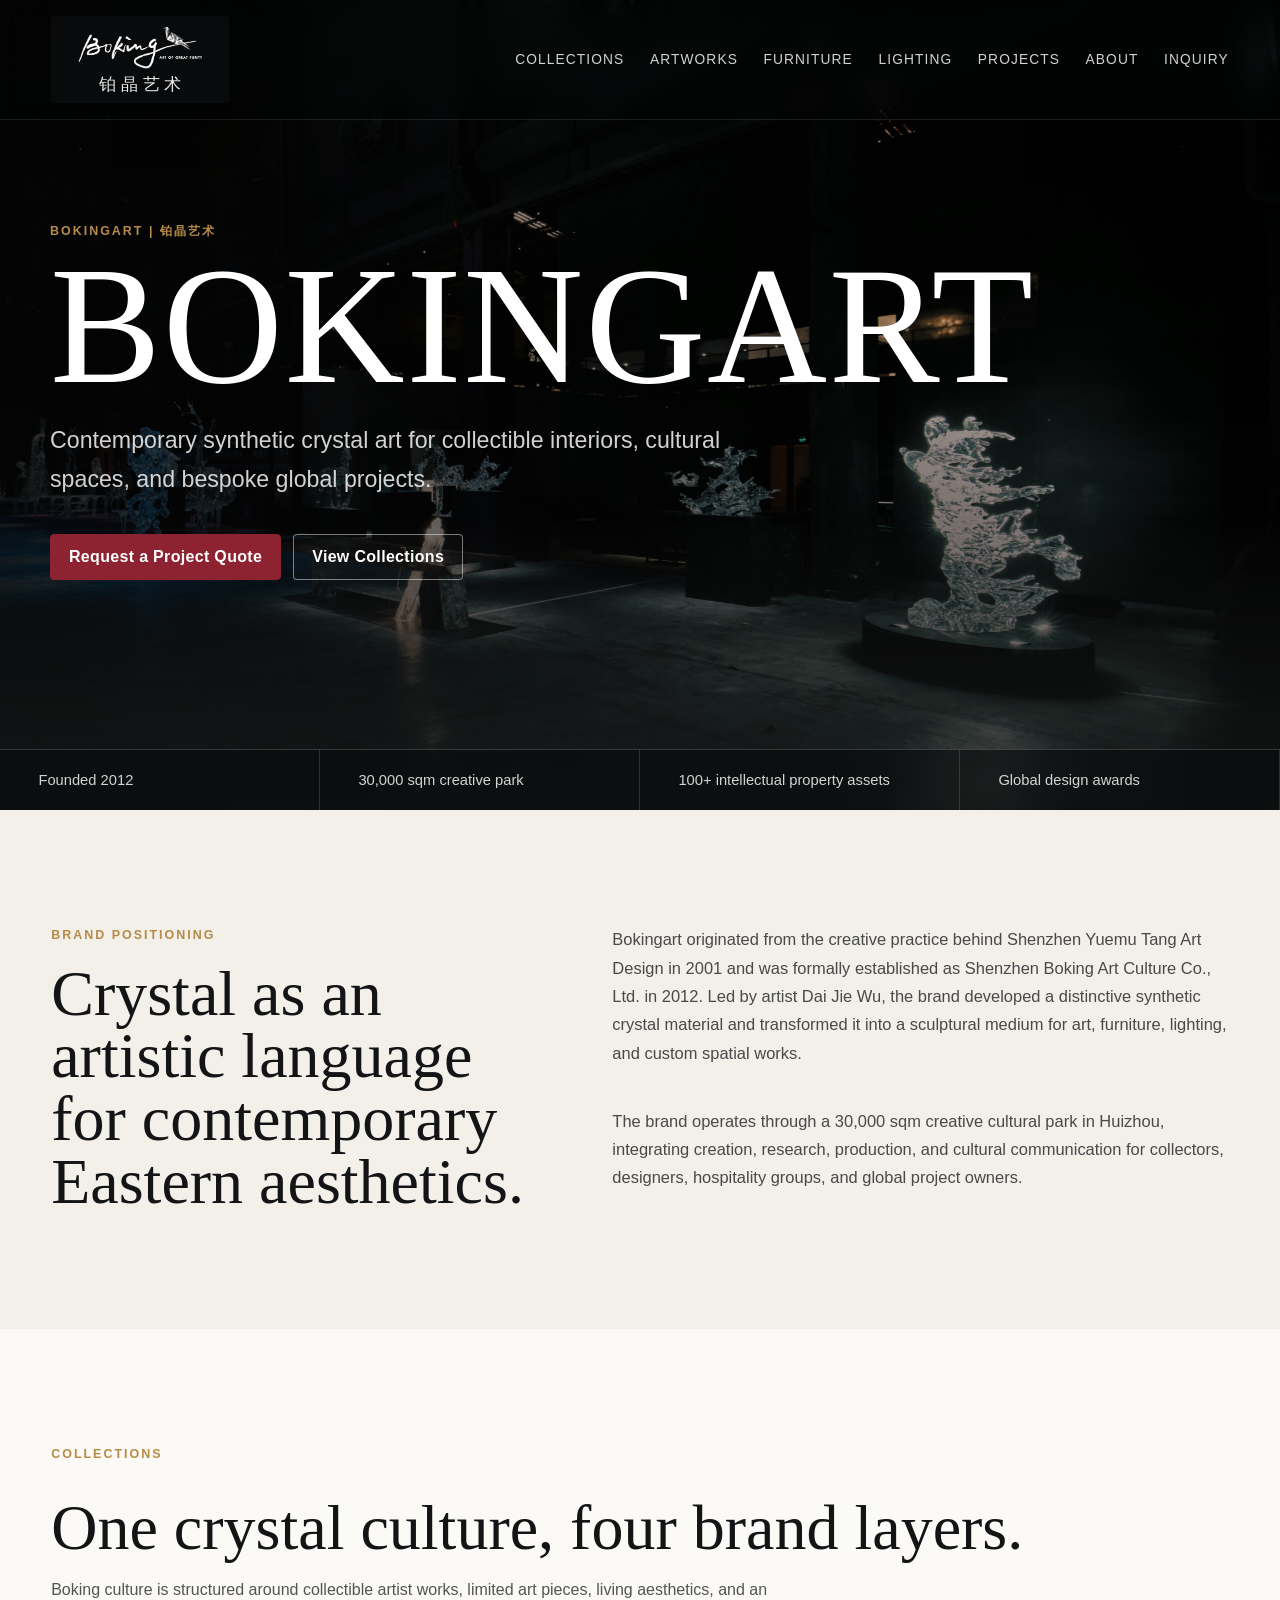
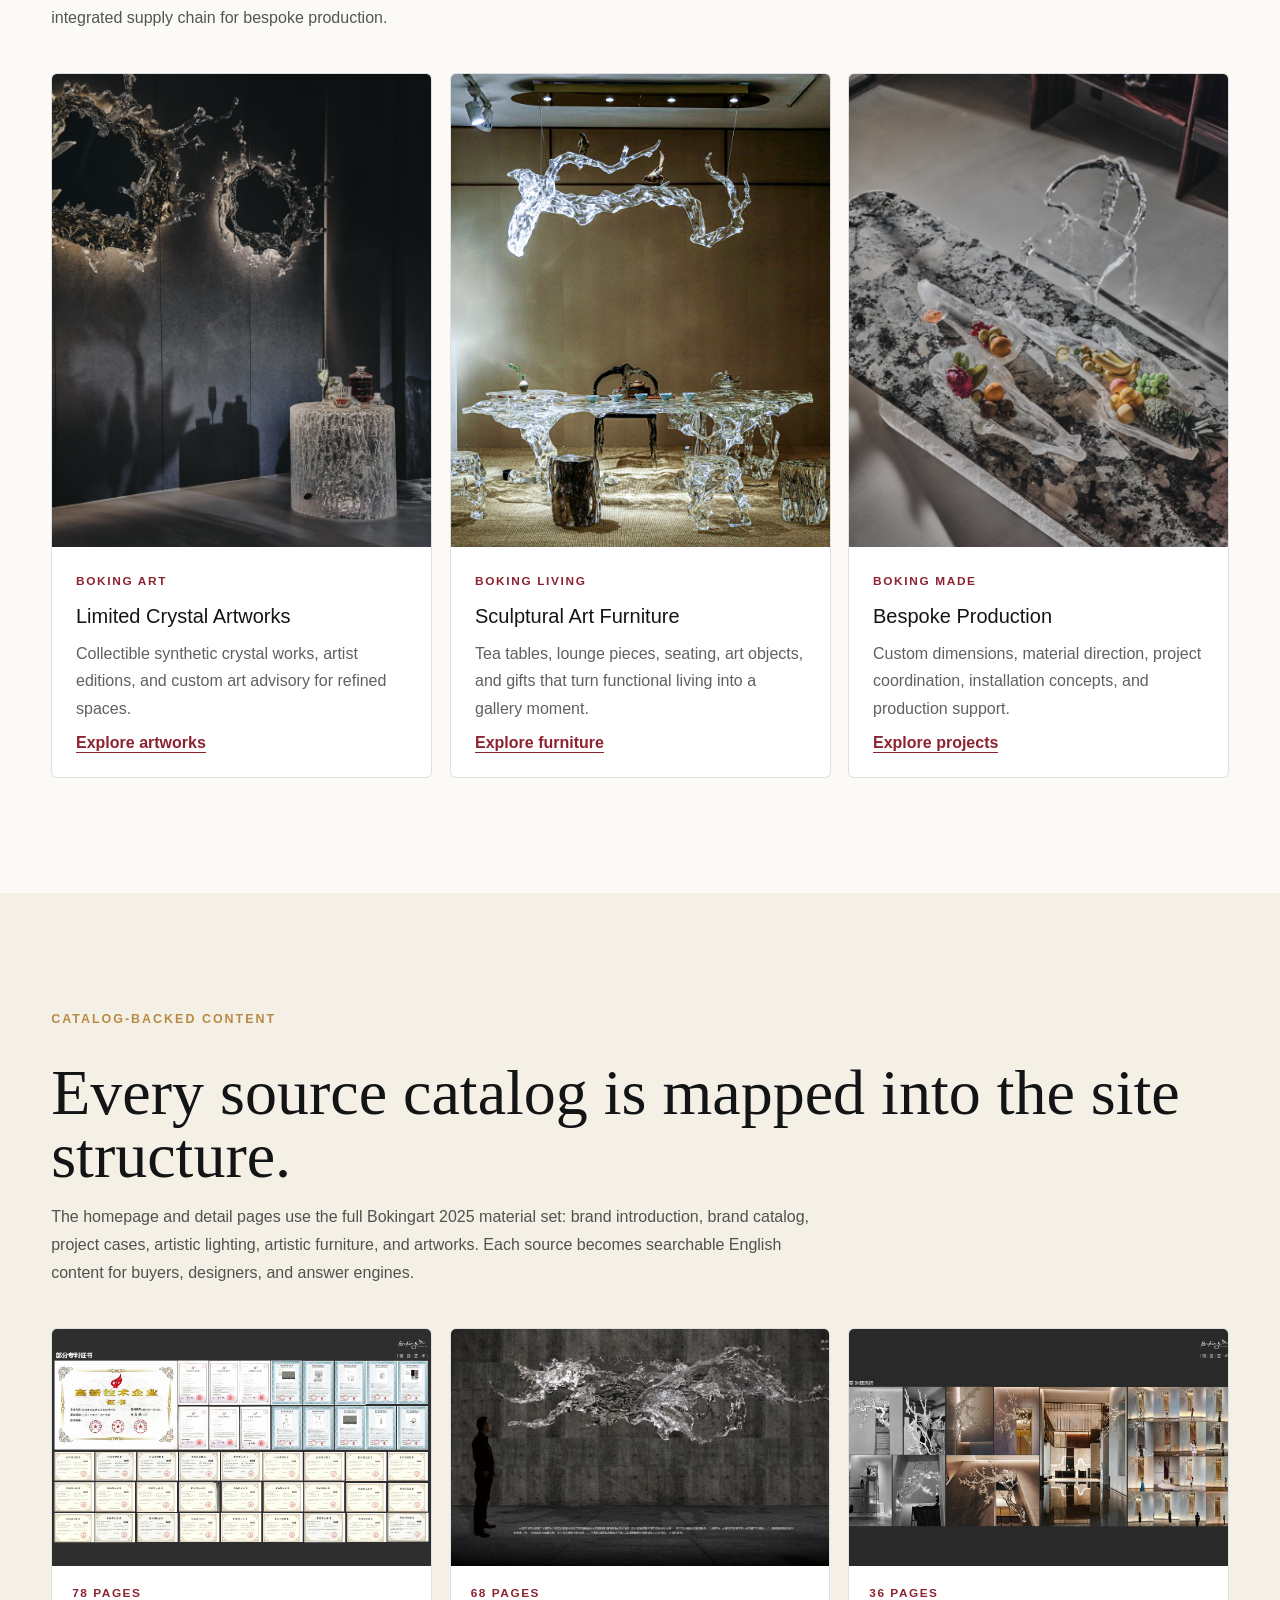
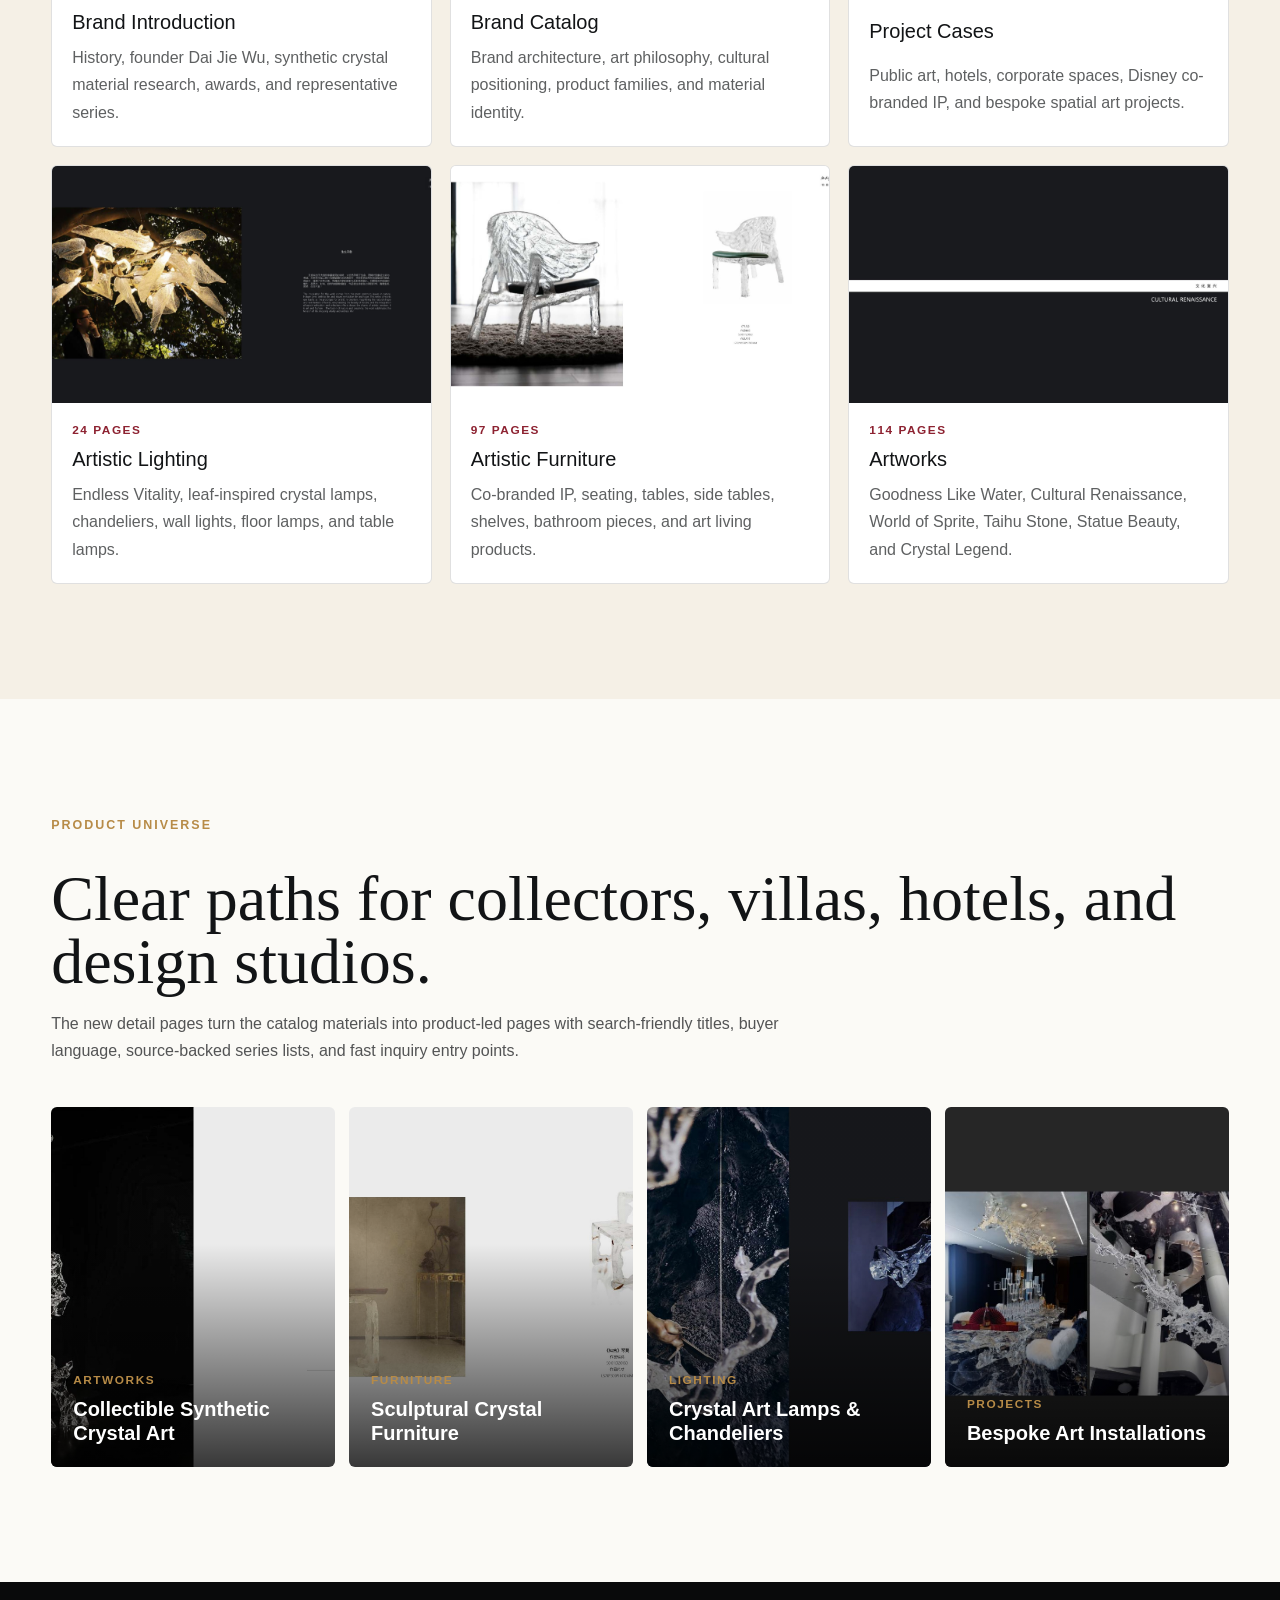
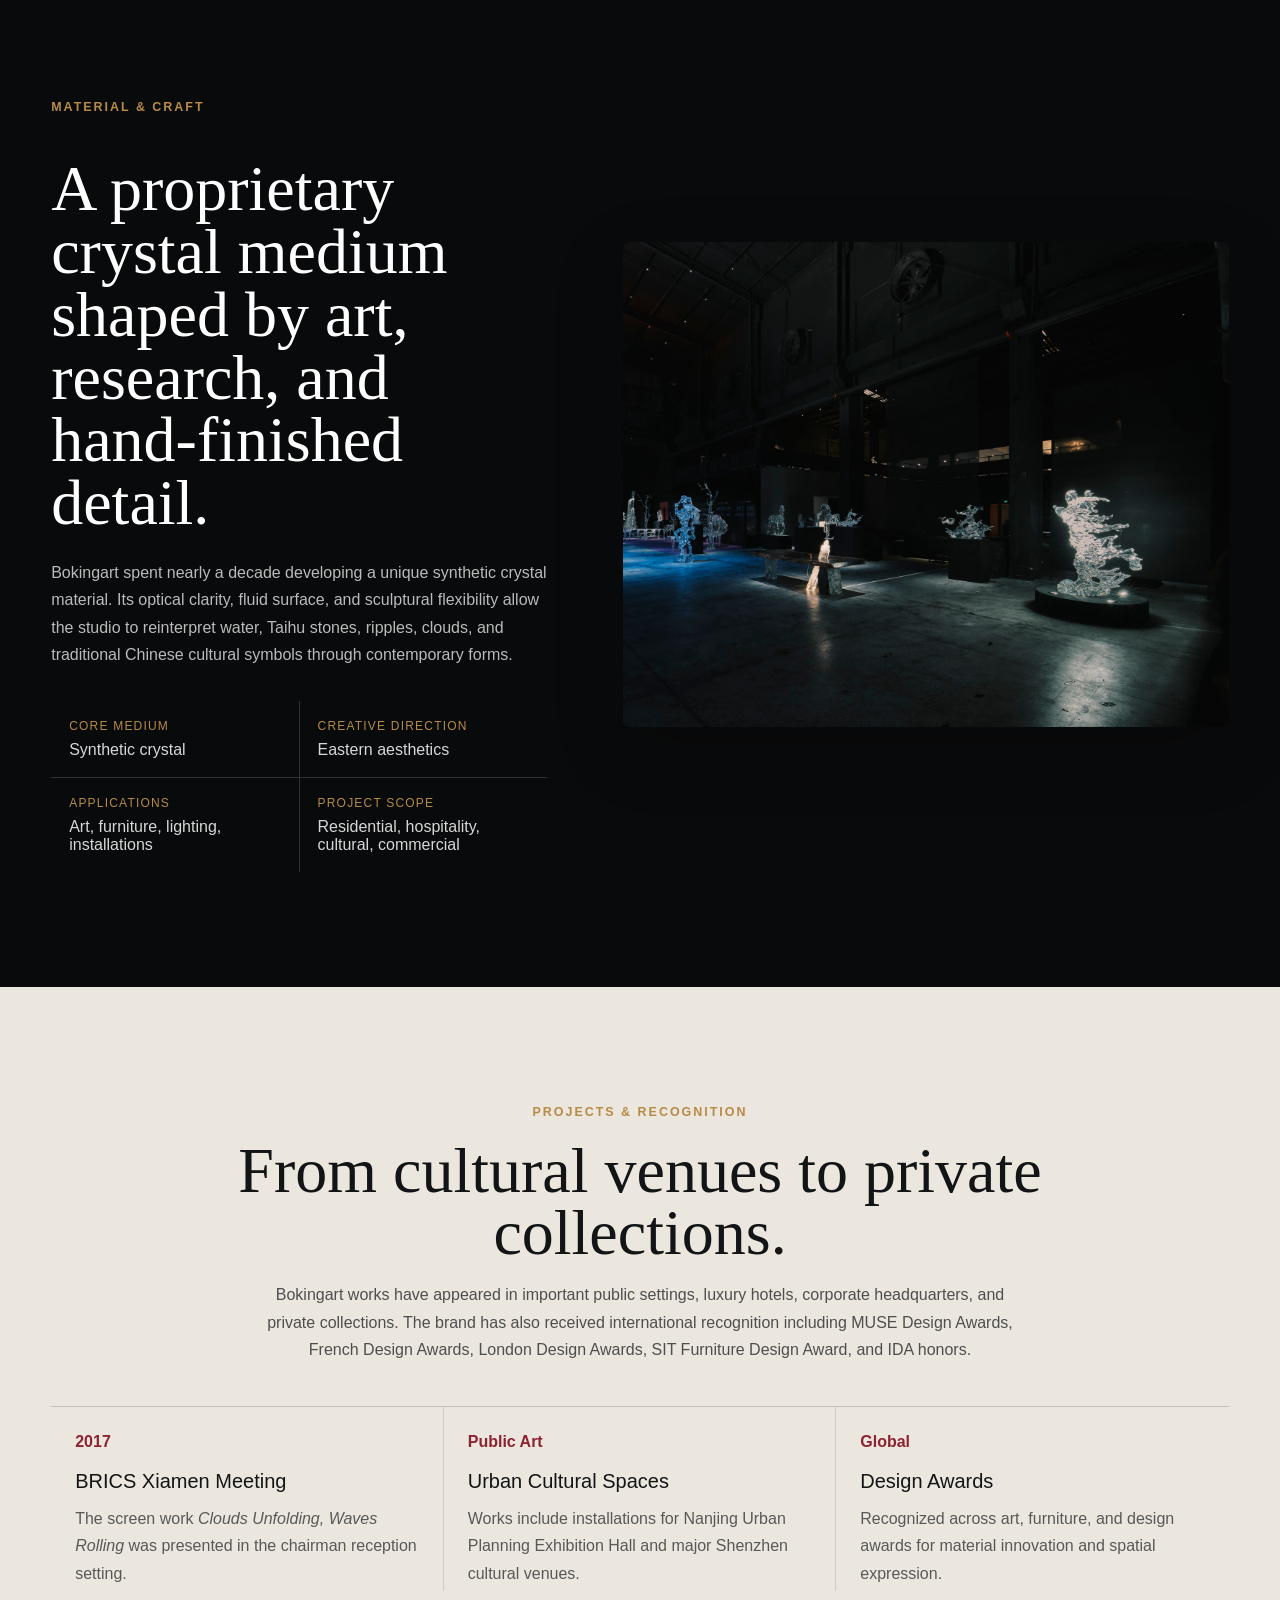
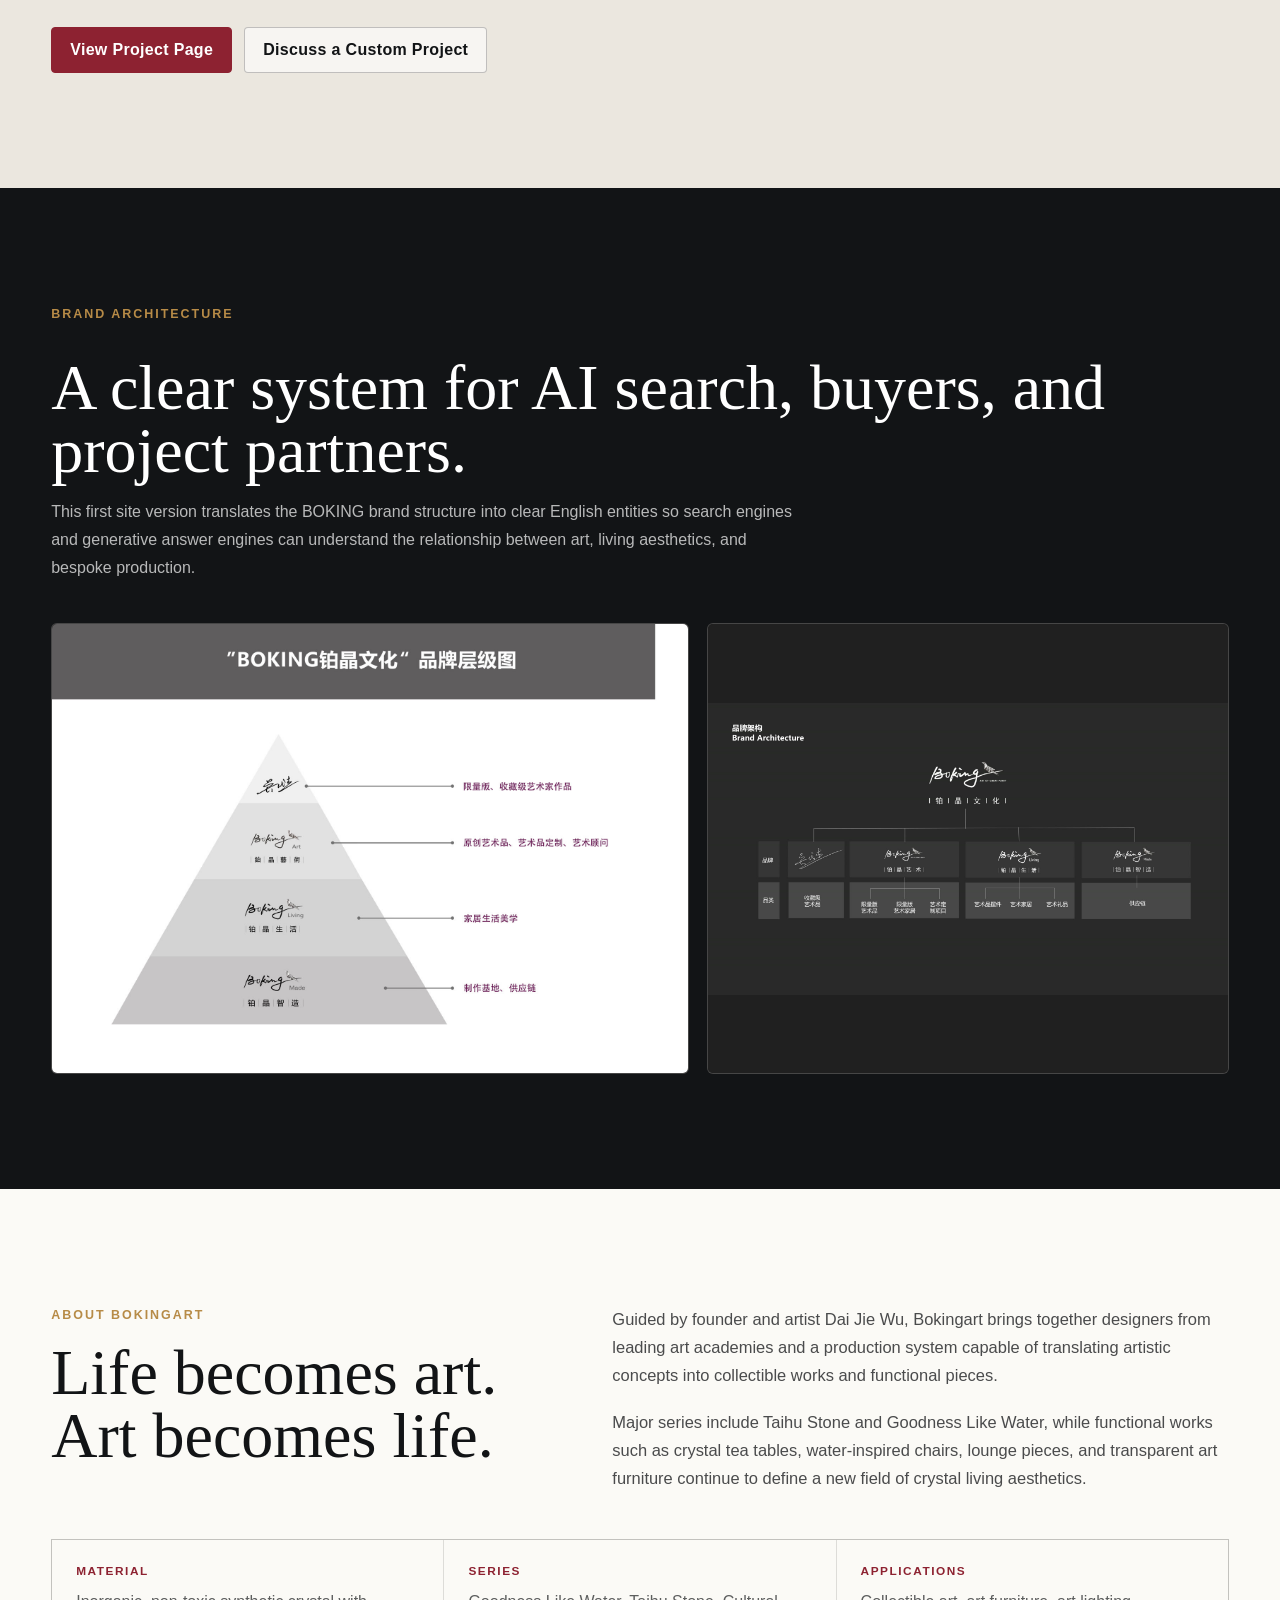
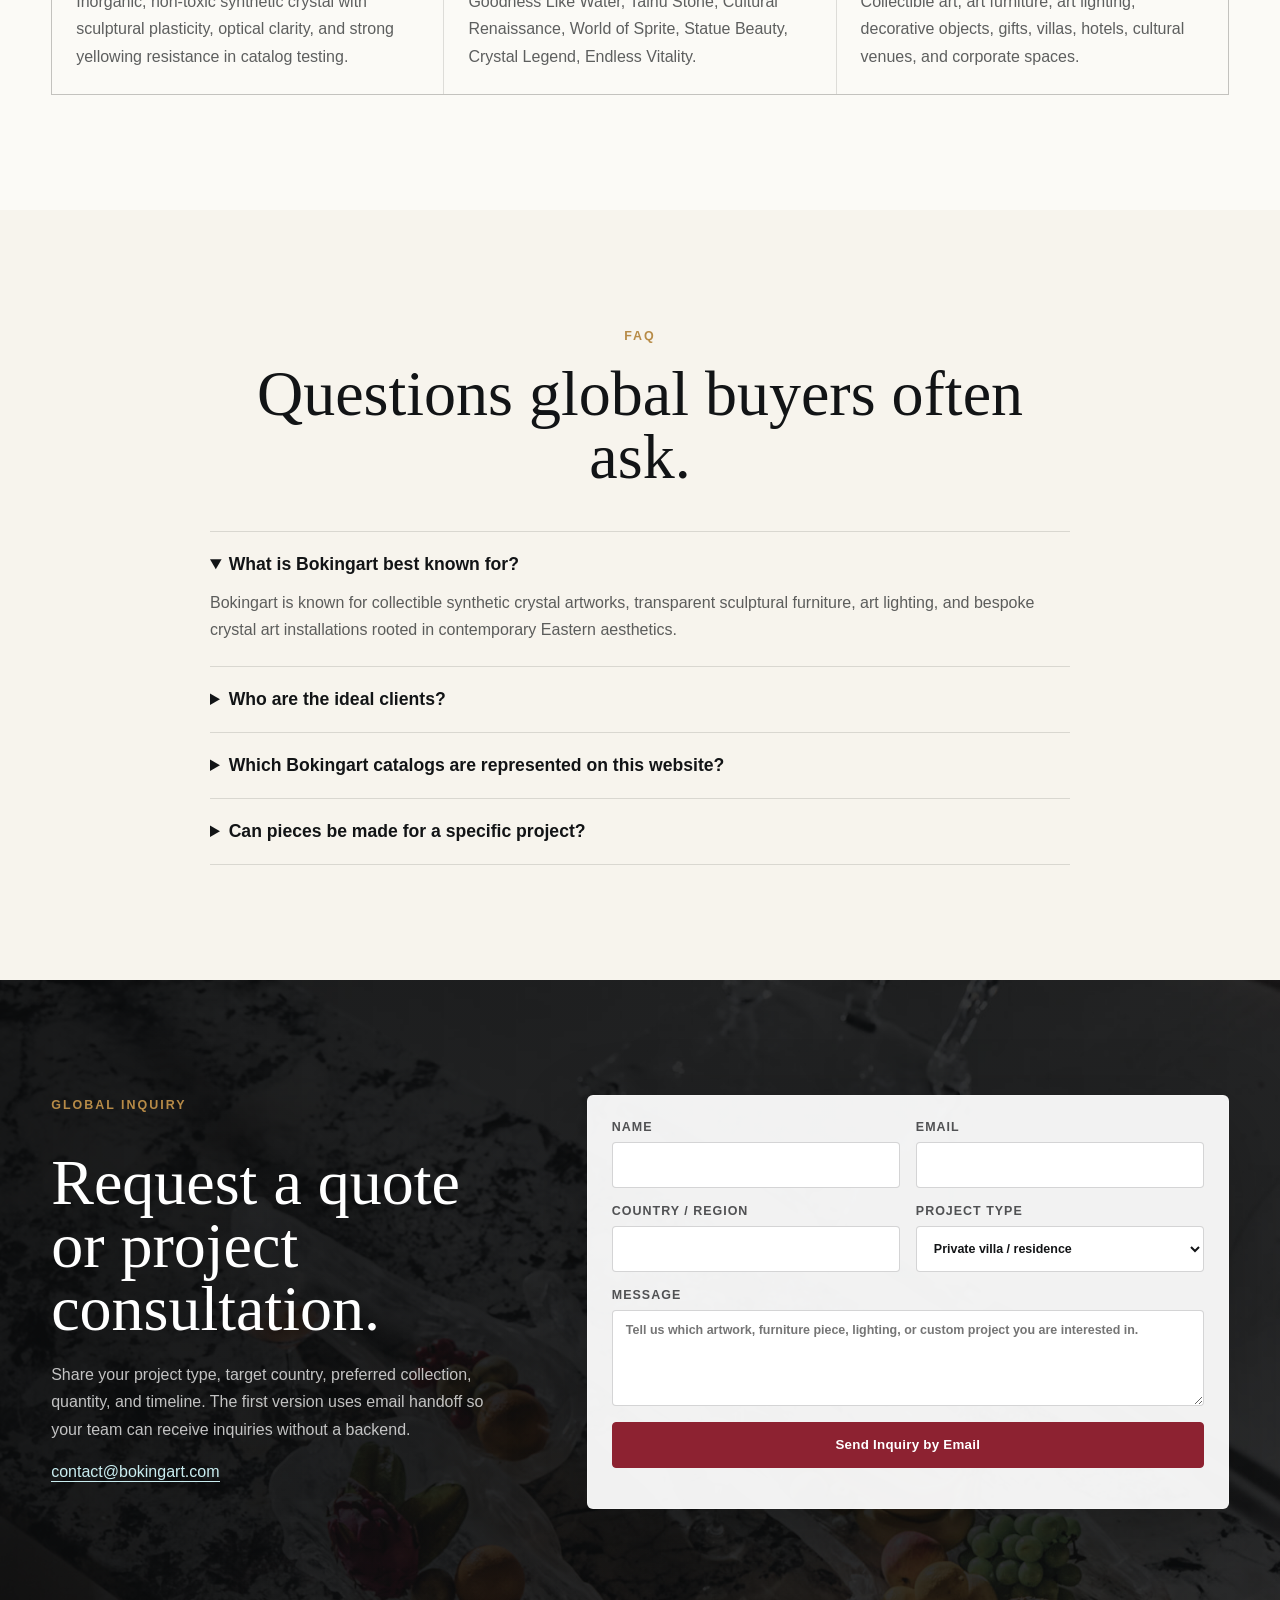
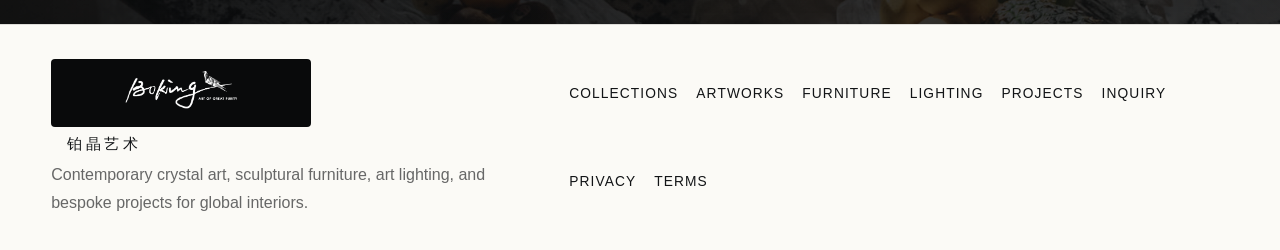
==== index.html @ d9d6ddd5 "Initial Bokingart overseas site" ====
<!doctype html>
<html lang="en">
  <head>
    <meta charset="utf-8" />
    <meta name="viewport" content="width=device-width, initial-scale=1" />
    <title>Bokingart | Contemporary Crystal Art, Sculptural Furniture & Bespoke Installations</title>
    <meta
      name="description"
      content="Bokingart is a Chinese contemporary crystal art brand creating collectible synthetic crystal artworks, sculptural furniture, art lighting, and bespoke projects for global luxury interiors."
    />
    <meta name="robots" content="index,follow,max-image-preview:large" />
    <link rel="canonical" href="https://bokingart.netlify.app/" />
    <meta property="og:type" content="website" />
    <meta property="og:title" content="Bokingart | Art of Great Purity" />
    <meta
      property="og:description"
      content="Collectible crystal art, transparent sculptural furniture, art lighting, and custom projects for global villas, hotels, galleries, and designers."
    />
    <meta property="og:image" content="https://bokingart.netlify.app/assets/hero-gallery.jpg" />
    <meta property="og:url" content="https://bokingart.netlify.app/" />
    <meta name="twitter:card" content="summary_large_image" />
    <link rel="icon" href="assets/favicon.svg" type="image/svg+xml" />
    <link rel="stylesheet" href="styles.css" />
    <script type="application/ld+json">
      {
        "@context": "https://schema.org",
        "@graph": [
          {
            "@type": "Organization",
            "@id": "https://bokingart.netlify.app/#organization",
            "name": "Bokingart",
            "alternateName": ["BOKING", "Boking Art", "铂晶艺术"],
            "url": "https://bokingart.netlify.app/",
            "logo": "https://bokingart.netlify.app/assets/logo-wordmark-white.png",
            "foundingDate": "2012",
            "description": "Bokingart is a contemporary crystal art brand specializing in collectible synthetic crystal artworks, sculptural furniture, art lighting, and bespoke cultural art projects.",
            "areaServed": "Worldwide",
            "email": "contact@bokingart.com",
            "founder": {
              "@type": "Person",
              "name": "Dai Jie Wu"
            },
            "sameAs": []
          },
          {
            "@type": "WebSite",
            "@id": "https://bokingart.netlify.app/#website",
            "url": "https://bokingart.netlify.app/",
            "name": "Bokingart",
            "publisher": {
              "@id": "https://bokingart.netlify.app/#organization"
            },
            "inLanguage": "en"
          },
          {
            "@type": "ItemList",
            "@id": "https://bokingart.netlify.app/#collections",
            "name": "Bokingart Collections",
            "itemListElement": [
              {
                "@type": "Product",
                "position": 1,
                "name": "Collectible Synthetic Crystal Artworks",
                "brand": { "@id": "https://bokingart.netlify.app/#organization" },
                "category": "Contemporary Art",
                "url": "https://bokingart.netlify.app/artworks.html"
              },
              {
                "@type": "Product",
                "position": 2,
                "name": "Sculptural Crystal Furniture",
                "brand": { "@id": "https://bokingart.netlify.app/#organization" },
                "category": "Luxury Furniture",
                "url": "https://bokingart.netlify.app/furniture.html"
              },
              {
                "@type": "Product",
                "position": 3,
                "name": "Crystal Art Lighting",
                "brand": { "@id": "https://bokingart.netlify.app/#organization" },
                "category": "Decorative Lighting",
                "url": "https://bokingart.netlify.app/lighting.html"
              }
            ]
          },
          {
            "@type": "ItemList",
            "@id": "https://bokingart.netlify.app/#catalog-sources",
            "name": "Bokingart Catalog Source Materials",
            "itemListElement": [
              { "@type": "CreativeWork", "position": 1, "name": "Bokingart 2025 Brand Introduction", "about": "Brand history, founder, material research, awards, and representative works." },
              { "@type": "CreativeWork", "position": 2, "name": "Bokingart 2025 Brand Catalog", "about": "Brand architecture, material language, core collections, and global positioning." },
              { "@type": "CreativeWork", "position": 3, "name": "Bokingart Cases 2025", "about": "Public art, hospitality, cultural spaces, co-branded IP projects, and bespoke installations." },
              { "@type": "CreativeWork", "position": 4, "name": "Boking Living Artistic Lighting 2025", "about": "Crystal art lighting, chandeliers, wall lamps, floor lamps, table lamps, and Endless Vitality series." },
              { "@type": "CreativeWork", "position": 5, "name": "Boking Living Artistic Furniture 2025", "about": "Sculptural seating, tables, side tables, shelves, bathroom pieces, art living, and co-branded IP furniture." },
              { "@type": "CreativeWork", "position": 6, "name": "Boking Living Artworks 2025", "about": "Goodness Like Water, Cultural Renaissance, World of Sprite, Taihu Stone, Statue Beauty, Crystal Legend, and Co-Branded IP artworks." }
            ]
          },
          {
            "@type": "FAQPage",
            "@id": "https://bokingart.netlify.app/#faq",
            "mainEntity": [
              {
                "@type": "Question",
                "name": "What does Bokingart create?",
                "acceptedAnswer": {
                  "@type": "Answer",
                  "text": "Bokingart creates collectible synthetic crystal artworks, sculptural crystal furniture, art lighting, decorative objects, and bespoke art projects for high-end interiors and public spaces."
                }
              },
              {
                "@type": "Question",
                "name": "Can Bokingart products be customized?",
                "acceptedAnswer": {
                  "@type": "Answer",
                  "text": "Yes. Bokingart supports bespoke projects for designers, hotels, villas, corporate headquarters, galleries, and cultural spaces, including size, form, installation scene, and artistic direction."
                }
              },
              {
                "@type": "Question",
                "name": "Does Bokingart serve international projects?",
                "acceptedAnswer": {
                  "@type": "Answer",
                  "text": "Bokingart is positioned for global clients and supports international inquiries for art collections, interior projects, art furniture, lighting, and commissioned installations."
                }
              }
            ]
          }
        ]
      }
    </script>
  </head>
  <body>
    <a class="skip-link" href="#inquiry">Skip to inquiry</a>
    <header class="site-header" data-elevated="false">
      <a class="brand-mark" href="#top" aria-label="Bokingart home">
        <img src="assets/logo-wordmark-white.png" alt="Bokingart 铂晶艺术" />
      </a>
      <button class="nav-toggle" type="button" aria-expanded="false" aria-controls="primary-navigation">
        <span class="visually-hidden">Open navigation</span>
        <span class="nav-toggle-lines" aria-hidden="true">
          <span></span>
          <span></span>
          <span></span>
        </span>
      </button>
      <nav class="main-nav" id="primary-navigation" aria-label="Primary navigation">
        <a href="#collections">Collections</a>
        <a href="artworks.html">Artworks</a>
        <a href="furniture.html">Furniture</a>
        <a href="lighting.html">Lighting</a>
        <a href="custom-projects.html">Projects</a>
        <a href="#about">About</a>
        <a href="#inquiry">Inquiry</a>
      </nav>
    </header>

    <main id="top">
      <section class="hero" aria-labelledby="hero-title">
        <picture>
          <img src="assets/hero-gallery.jpg" alt="Illuminated Bokingart synthetic crystal artworks in a dark gallery space" />
        </picture>
        <div class="hero-shade" aria-hidden="true"></div>
        <div class="hero-content">
          <p class="eyebrow">Bokingart | 铂晶艺术</p>
          <h1 id="hero-title">BOKINGART</h1>
          <p class="hero-line">
            Contemporary synthetic crystal art for collectible interiors, cultural spaces, and bespoke global projects.
          </p>
          <div class="hero-actions">
            <a class="button primary" href="#inquiry">Request a Project Quote</a>
            <a class="button ghost" href="#collections">View Collections</a>
          </div>
        </div>
        <div class="hero-proof" aria-label="Brand highlights">
          <span>Founded 2012</span>
          <span>30,000 sqm creative park</span>
          <span>100+ intellectual property assets</span>
          <span>Global design awards</span>
        </div>
      </section>

      <section class="intro-band" aria-label="Brand summary">
        <div class="section-grid two">
          <div>
            <p class="eyebrow">Brand Positioning</p>
            <h2>Crystal as an artistic language for contemporary Eastern aesthetics.</h2>
          </div>
          <div class="copy-stack">
            <p>
              Bokingart originated from the creative practice behind Shenzhen Yuemu Tang Art Design in 2001 and was formally
              established as Shenzhen Boking Art Culture Co., Ltd. in 2012. Led by artist Dai Jie Wu, the brand developed a
              distinctive synthetic crystal material and transformed it into a sculptural medium for art, furniture, lighting,
              and custom spatial works.
            </p>
            <p>
              The brand operates through a 30,000 sqm creative cultural park in Huizhou, integrating creation, research,
              production, and cultural communication for collectors, designers, hospitality groups, and global project owners.
            </p>
          </div>
        </div>
      </section>

      <section id="collections" class="section light" aria-labelledby="collections-title">
        <div class="section-heading">
          <p class="eyebrow">Collections</p>
          <h2 id="collections-title">One crystal culture, four brand layers.</h2>
          <p>
            Boking culture is structured around collectible artist works, limited art pieces, living aesthetics, and an
            integrated supply chain for bespoke production.
          </p>
        </div>
        <div class="collection-grid">
          <article class="collection-card">
            <img src="assets/art-lighting.jpg" alt="Bokingart crystal sculpture and art lighting in a dark interior" />
            <div>
              <p class="card-kicker">Boking Art</p>
              <h3>Limited Crystal Artworks</h3>
              <p>Collectible synthetic crystal works, artist editions, and custom art advisory for refined spaces.</p>
              <a class="text-link" href="artworks.html">Explore artworks</a>
            </div>
          </article>
          <article class="collection-card">
            <img src="assets/crystal-table.jpg" alt="Transparent sculptural crystal tea table and stools in an interior scene" />
            <div>
              <p class="card-kicker">Boking Living</p>
              <h3>Sculptural Art Furniture</h3>
              <p>Tea tables, lounge pieces, seating, art objects, and gifts that turn functional living into a gallery moment.</p>
              <a class="text-link" href="furniture.html">Explore furniture</a>
            </div>
          </article>
          <article class="collection-card">
            <img src="assets/living-tableware.jpg" alt="Crystal table with translucent art tableware and crystal chair" />
            <div>
              <p class="card-kicker">Boking Made</p>
              <h3>Bespoke Production</h3>
              <p>Custom dimensions, material direction, project coordination, installation concepts, and production support.</p>
              <a class="text-link" href="custom-projects.html">Explore projects</a>
            </div>
          </article>
        </div>
      </section>

      <section class="section catalog-section" aria-labelledby="catalog-title">
        <div class="section-heading">
          <p class="eyebrow">Catalog-Backed Content</p>
          <h2 id="catalog-title">Every source catalog is mapped into the site structure.</h2>
          <p>
            The homepage and detail pages use the full Bokingart 2025 material set: brand introduction, brand catalog,
            project cases, artistic lighting, artistic furniture, and artworks. Each source becomes searchable English
            content for buyers, designers, and answer engines.
          </p>
        </div>
        <div class="source-grid">
          <article class="source-card">
            <img src="assets/pdf-pages/intro-p008.jpg" alt="Bokingart 2025 brand introduction catalog page" />
            <div>
              <span>78 pages</span>
              <h3>Brand Introduction</h3>
              <p>History, founder Dai Jie Wu, synthetic crystal material research, awards, and representative series.</p>
            </div>
          </article>
          <article class="source-card">
            <img src="assets/pdf-pages/brand-p008.jpg" alt="Bokingart 2025 brand catalog page" />
            <div>
              <span>68 pages</span>
              <h3>Brand Catalog</h3>
              <p>Brand architecture, art philosophy, cultural positioning, product families, and material identity.</p>
            </div>
          </article>
          <article class="source-card">
            <img src="assets/pdf-pages/cases-p018.jpg" alt="Bokingart project case catalog page" />
            <div>
              <span>36 pages</span>
              <h3>Project Cases</h3>
              <p>Public art, hotels, corporate spaces, Disney co-branded IP, and bespoke spatial art projects.</p>
            </div>
          </article>
          <article class="source-card">
            <img src="assets/pdf-pages/lighting-p006.jpg" alt="Boking Living artistic lighting catalog page" />
            <div>
              <span>24 pages</span>
              <h3>Artistic Lighting</h3>
              <p>Endless Vitality, leaf-inspired crystal lamps, chandeliers, wall lights, floor lamps, and table lamps.</p>
            </div>
          </article>
          <article class="source-card">
            <img src="assets/pdf-pages/furniture-p020.jpg" alt="Boking Living artistic furniture catalog page" />
            <div>
              <span>97 pages</span>
              <h3>Artistic Furniture</h3>
              <p>Co-branded IP, seating, tables, side tables, shelves, bathroom pieces, and art living products.</p>
            </div>
          </article>
          <article class="source-card">
            <img src="assets/pdf-pages/artworks-p018.jpg" alt="Boking Living artworks catalog page" />
            <div>
              <span>114 pages</span>
              <h3>Artworks</h3>
              <p>Goodness Like Water, Cultural Renaissance, World of Sprite, Taihu Stone, Statue Beauty, and Crystal Legend.</p>
            </div>
          </article>
        </div>
      </section>

      <section class="section product-universe" aria-labelledby="universe-title">
        <div class="section-heading">
          <p class="eyebrow">Product Universe</p>
          <h2 id="universe-title">Clear paths for collectors, villas, hotels, and design studios.</h2>
          <p>
            The new detail pages turn the catalog materials into product-led pages with search-friendly titles, buyer
            language, source-backed series lists, and fast inquiry entry points.
          </p>
        </div>
        <div class="universe-grid">
          <a class="universe-tile" href="artworks.html">
            <img src="assets/pdf-pages/artworks-p058.jpg" alt="Bokingart crystal artwork from artwork catalog" />
            <span>Artworks</span>
            <strong>Collectible Synthetic Crystal Art</strong>
          </a>
          <a class="universe-tile" href="furniture.html">
            <img src="assets/pdf-pages/furniture-p042.jpg" alt="Bokingart sculptural crystal table from furniture catalog" />
            <span>Furniture</span>
            <strong>Sculptural Crystal Furniture</strong>
          </a>
          <a class="universe-tile" href="lighting.html">
            <img src="assets/pdf-pages/lighting-p018.jpg" alt="Bokingart crystal art lighting from lighting catalog" />
            <span>Lighting</span>
            <strong>Crystal Art Lamps & Chandeliers</strong>
          </a>
          <a class="universe-tile" href="custom-projects.html">
            <img src="assets/pdf-pages/cases-p024.jpg" alt="Bokingart bespoke project case from project catalog" />
            <span>Projects</span>
            <strong>Bespoke Art Installations</strong>
          </a>
        </div>
      </section>

      <section id="craft" class="section dark" aria-labelledby="craft-title">
        <div class="feature-layout">
          <div class="feature-copy">
            <p class="eyebrow">Material & Craft</p>
            <h2 id="craft-title">A proprietary crystal medium shaped by art, research, and hand-finished detail.</h2>
            <p>
              Bokingart spent nearly a decade developing a unique synthetic crystal material. Its optical clarity, fluid
              surface, and sculptural flexibility allow the studio to reinterpret water, Taihu stones, ripples, clouds, and
              traditional Chinese cultural symbols through contemporary forms.
            </p>
            <dl class="facts">
              <div>
                <dt>Core medium</dt>
                <dd>Synthetic crystal</dd>
              </div>
              <div>
                <dt>Creative direction</dt>
                <dd>Eastern aesthetics</dd>
              </div>
              <div>
                <dt>Applications</dt>
                <dd>Art, furniture, lighting, installations</dd>
              </div>
              <div>
                <dt>Project scope</dt>
                <dd>Residential, hospitality, cultural, commercial</dd>
              </div>
            </dl>
          </div>
          <figure class="feature-media">
            <img src="assets/project-space.jpg" alt="Bokingart crystal art installations displayed in a large exhibition space" />
          </figure>
        </div>
      </section>

      <section id="projects" class="section editorial" aria-labelledby="projects-title">
        <div class="section-heading narrow">
          <p class="eyebrow">Projects & Recognition</p>
          <h2 id="projects-title">From cultural venues to private collections.</h2>
          <p>
            Bokingart works have appeared in important public settings, luxury hotels, corporate headquarters, and private
            collections. The brand has also received international recognition including MUSE Design Awards, French Design
            Awards, London Design Awards, SIT Furniture Design Award, and IDA honors.
          </p>
        </div>
        <div class="timeline">
          <article>
            <span>2017</span>
            <h3>BRICS Xiamen Meeting</h3>
            <p>The screen work <em>Clouds Unfolding, Waves Rolling</em> was presented in the chairman reception setting.</p>
          </article>
          <article>
            <span>Public Art</span>
            <h3>Urban Cultural Spaces</h3>
            <p>Works include installations for Nanjing Urban Planning Exhibition Hall and major Shenzhen cultural venues.</p>
          </article>
          <article>
            <span>Global</span>
            <h3>Design Awards</h3>
            <p>Recognized across art, furniture, and design awards for material innovation and spatial expression.</p>
          </article>
        </div>
        <div class="section-cta">
          <a class="button primary" href="custom-projects.html">View Project Page</a>
          <a class="button outline" href="#inquiry">Discuss a Custom Project</a>
        </div>
      </section>

      <section class="brand-architecture" aria-labelledby="architecture-title">
        <div class="section-heading">
          <p class="eyebrow">Brand Architecture</p>
          <h2 id="architecture-title">A clear system for AI search, buyers, and project partners.</h2>
          <p>
            This first site version translates the BOKING brand structure into clear English entities so search engines and
            generative answer engines can understand the relationship between art, living aesthetics, and bespoke production.
          </p>
        </div>
        <div class="architecture-grid">
          <figure>
            <img src="assets/brand-architecture.jpg" alt="Boking brand architecture diagram" />
          </figure>
          <figure>
            <img src="assets/brand-pyramid.jpg" alt="Boking brand hierarchy pyramid" />
          </figure>
        </div>
      </section>

      <section id="about" class="section about" aria-labelledby="about-title">
        <div class="section-grid two">
          <div>
            <p class="eyebrow">About Bokingart</p>
            <h2 id="about-title">Life becomes art. Art becomes life.</h2>
          </div>
          <div class="copy-stack">
            <p>
              Guided by founder and artist Dai Jie Wu, Bokingart brings together designers from leading art academies and a
              production system capable of translating artistic concepts into collectible works and functional pieces.
            </p>
            <p>
              Major series include Taihu Stone and Goodness Like Water, while functional works such as crystal tea tables,
              water-inspired chairs, lounge pieces, and transparent art furniture continue to define a new field of crystal
              living aesthetics.
            </p>
          </div>
        </div>
        <div class="about-proof">
          <article>
            <span>Material</span>
            <p>Inorganic, non-toxic synthetic crystal with sculptural plasticity, optical clarity, and strong yellowing resistance in catalog testing.</p>
          </article>
          <article>
            <span>Series</span>
            <p>Goodness Like Water, Taihu Stone, Cultural Renaissance, World of Sprite, Statue Beauty, Crystal Legend, Endless Vitality.</p>
          </article>
          <article>
            <span>Applications</span>
            <p>Collectible art, art furniture, art lighting, decorative objects, gifts, villas, hotels, cultural venues, and corporate spaces.</p>
          </article>
        </div>
      </section>

      <section class="section faq" aria-labelledby="faq-title">
        <div class="section-heading narrow">
          <p class="eyebrow">FAQ</p>
          <h2 id="faq-title">Questions global buyers often ask.</h2>
        </div>
        <div class="faq-list">
          <details open>
            <summary>What is Bokingart best known for?</summary>
            <p>
              Bokingart is known for collectible synthetic crystal artworks, transparent sculptural furniture, art lighting,
              and bespoke crystal art installations rooted in contemporary Eastern aesthetics.
            </p>
          </details>
          <details>
            <summary>Who are the ideal clients?</summary>
            <p>
              Interior designers, architects, luxury villa owners, hospitality groups, galleries, cultural venues, collectors,
              and global project buyers seeking a distinctive art-led material language.
            </p>
          </details>
          <details>
            <summary>Which Bokingart catalogs are represented on this website?</summary>
            <p>
              The site structure uses all six supplied Bokingart PDFs: the 2025 brand introduction, 2025 brand catalog,
              2025 case catalog, artistic lighting catalog, artistic furniture catalog, and artwork catalog.
            </p>
          </details>
          <details>
            <summary>Can pieces be made for a specific project?</summary>
            <p>
              Yes. The studio can support commissioned pieces, installation direction, dimensions, lighting scenarios, material
              expression, packaging, and project coordination.
            </p>
          </details>
        </div>
      </section>

      <section id="inquiry" class="inquiry-section" aria-labelledby="inquiry-title">
        <div class="inquiry-copy">
          <p class="eyebrow">Global Inquiry</p>
          <h2 id="inquiry-title">Request a quote or project consultation.</h2>
          <p>
            Share your project type, target country, preferred collection, quantity, and timeline. The first version uses email
            handoff so your team can receive inquiries without a backend.
          </p>
          <a class="email-link" href="mailto:contact@bokingart.com">contact@bokingart.com</a>
        </div>
        <form class="inquiry-form" id="inquiry-form">
          <label>
            Name
            <input name="name" autocomplete="name" required />
          </label>
          <label>
            Email
            <input name="email" type="email" autocomplete="email" required />
          </label>
          <label>
            Country / Region
            <input name="country" autocomplete="country-name" />
          </label>
          <label>
            Project Type
            <select name="projectType">
              <option>Private villa / residence</option>
              <option>Interior design project</option>
              <option>Hotel / hospitality</option>
              <option>Gallery / collection</option>
              <option>Dealer / procurement</option>
              <option>Other</option>
            </select>
          </label>
          <label class="full">
            Message
            <textarea name="message" rows="5" placeholder="Tell us which artwork, furniture piece, lighting, or custom project you are interested in."></textarea>
          </label>
          <button class="button primary full" type="submit">Send Inquiry by Email</button>
          <p class="form-note" id="form-note" role="status"></p>
        </form>
      </section>
    </main>

    <footer class="site-footer">
      <div>
        <img class="footer-logo" src="assets/logo-wordmark-white.png" alt="Bokingart 铂晶艺术" />
        <p>Contemporary crystal art, sculptural furniture, art lighting, and bespoke projects for global interiors.</p>
      </div>
      <div class="footer-links">
        <a href="#collections">Collections</a>
        <a href="artworks.html">Artworks</a>
        <a href="furniture.html">Furniture</a>
        <a href="lighting.html">Lighting</a>
        <a href="custom-projects.html">Projects</a>
        <a href="#inquiry">Inquiry</a>
        <a href="privacy.html">Privacy</a>
        <a href="terms.html">Terms</a>
      </div>
    </footer>

    <script src="script.js"></script>
  </body>
</html>
---- styles.css ----
:root {
  --ink: #121416;
  --ash: #3c4142;
  --stone: #f3f0ea;
  --paper: #fbfaf6;
  --line: rgba(18, 20, 22, 0.13);
  --white: #ffffff;
  --crystal: #c9edf0;
  --gold: #b78b47;
  --cinnabar: #8d2231;
  --deep: #090a0b;
  --max: 1180px;
  color-scheme: light;
}

* {
  box-sizing: border-box;
}

html {
  scroll-behavior: smooth;
  scroll-padding-top: 96px;
}

body {
  margin: 0;
  font-family: "Aptos", "Segoe UI", "Helvetica Neue", Arial, sans-serif;
  color: var(--ink);
  background: var(--paper);
  letter-spacing: 0;
  opacity: 0;
  transform: translateY(8px);
  transition: opacity 520ms ease, transform 520ms ease, filter 420ms ease;
}

body.page-loaded {
  opacity: 1;
  transform: translateY(0);
}

body.is-leaving {
  opacity: 0;
  filter: blur(4px);
  transform: translateY(-8px);
}

img {
  display: block;
  max-width: 100%;
}

a {
  color: inherit;
  text-decoration: none;
}

:focus-visible {
  outline: 2px solid var(--gold);
  outline-offset: 4px;
}

.visually-hidden {
  position: absolute;
  width: 1px;
  height: 1px;
  padding: 0;
  margin: -1px;
  overflow: hidden;
  clip: rect(0 0 0 0);
  white-space: nowrap;
  border: 0;
}

p {
  margin: 0;
  line-height: 1.72;
}

h1,
h2,
h3 {
  margin: 0;
  font-weight: 500;
  letter-spacing: 0;
}

h1 {
  font-family: Georgia, "Times New Roman", serif;
  font-size: clamp(4.2rem, 13vw, 11rem);
  line-height: 0.82;
}

h2 {
  font-family: Georgia, "Times New Roman", serif;
  font-size: clamp(2.2rem, 5vw, 5rem);
  line-height: 0.98;
}

h3 {
  font-size: 1.25rem;
  line-height: 1.2;
}

.skip-link {
  position: fixed;
  left: 16px;
  top: -80px;
  z-index: 100;
  background: var(--white);
  color: var(--ink);
  padding: 10px 14px;
}

.skip-link:focus {
  top: 16px;
}

.site-header {
  position: fixed;
  top: 0;
  left: 0;
  right: 0;
  z-index: 20;
  display: flex;
  align-items: center;
  justify-content: space-between;
  gap: 24px;
  padding: 16px clamp(18px, 4vw, 54px);
  color: var(--white);
  background: rgba(5, 6, 7, 0.34);
  backdrop-filter: blur(12px);
  transition: background 180ms ease, color 180ms ease, border-color 180ms ease, box-shadow 180ms ease, transform 360ms ease;
  border-bottom: 1px solid rgba(255, 255, 255, 0.1);
}

.site-header[data-elevated="true"] {
  color: var(--ink);
  background: rgba(251, 250, 246, 0.94);
  backdrop-filter: blur(16px);
  border-bottom-color: var(--line);
  box-shadow: 0 12px 42px rgba(18, 20, 22, 0.08);
}

.brand-mark {
  display: inline-flex;
  flex-direction: column;
  align-items: center;
  justify-content: center;
  width: 178px;
  min-height: 78px;
  padding: 11px 12px 10px;
  gap: 7px;
  background: var(--deep);
  border: 0;
  border-radius: 4px;
  overflow: hidden;
  box-shadow: 0 18px 48px rgba(0, 0, 0, 0.32);
  transition: transform 220ms ease, box-shadow 220ms ease, background 220ms ease;
}

.brand-mark:hover {
  transform: translateY(-1px);
  background: #050506;
  box-shadow: 0 22px 56px rgba(0, 0, 0, 0.36);
}

.brand-mark img {
  width: 100%;
  height: 42px;
  object-fit: contain;
  object-position: center;
}

.brand-mark::after {
  content: "铂晶艺术";
  display: block;
  color: rgba(255, 255, 255, 0.92);
  font-family: "Microsoft YaHei UI", "Microsoft YaHei", "Noto Sans SC", sans-serif;
  font-size: 1.08rem;
  font-weight: 500;
  line-height: 1;
  letter-spacing: 0.28em;
  text-indent: 0.28em;
  white-space: nowrap;
}

.brand-script {
  font-family: "Brush Script MT", "Segoe Script", Georgia, serif;
  font-size: 2.2rem;
  line-height: 0.85;
}

.brand-sub {
  font-size: 0.64rem;
  text-transform: uppercase;
  letter-spacing: 0.16em;
}

.main-nav {
  display: flex;
  gap: clamp(14px, 2vw, 32px);
  font-size: 0.86rem;
  text-transform: uppercase;
  letter-spacing: 0.08em;
  align-items: center;
}

.nav-toggle {
  display: none;
  position: relative;
  width: 46px;
  height: 46px;
  place-items: center;
  border: 1px solid rgba(255, 255, 255, 0.32);
  border-radius: 4px;
  background: rgba(255, 255, 255, 0.08);
  color: currentColor;
  cursor: pointer;
  transition: background 180ms ease, border-color 180ms ease, transform 180ms ease;
}

.nav-toggle:hover {
  transform: translateY(-1px);
  border-color: rgba(183, 139, 71, 0.72);
  background: rgba(255, 255, 255, 0.14);
}

.nav-toggle-lines {
  display: grid;
  gap: 5px;
  width: 21px;
}

.nav-toggle-lines span {
  display: block;
  width: 100%;
  height: 2px;
  background: currentColor;
  transform-origin: center;
  transition: transform 220ms ease, opacity 180ms ease;
}

.main-nav a {
  position: relative;
  opacity: 0.82;
  transition: opacity 180ms ease;
}

.main-nav a::after {
  content: "";
  position: absolute;
  left: 0;
  right: 0;
  bottom: -8px;
  height: 1px;
  background: currentColor;
  transform: scaleX(0);
  transform-origin: left;
  transition: transform 220ms ease;
}

.main-nav a:hover {
  opacity: 1;
}

.main-nav a[aria-current="page"] {
  opacity: 1;
  color: var(--gold);
}

.main-nav a:hover::after {
  transform: scaleX(1);
}

.hero {
  position: relative;
  min-height: 90vh;
  display: grid;
  align-items: end;
  overflow: hidden;
  color: var(--white);
  background: var(--deep);
}

.hero picture,
.hero picture img {
  position: absolute;
  inset: 0;
  width: 100%;
  height: 100%;
}

.hero picture img {
  object-fit: cover;
  object-position: center;
  filter: contrast(1.05) saturate(0.96);
  transform: scale(1.03);
  animation: slow-drift 16s ease-out both;
}

.hero::after {
  content: "";
  position: absolute;
  inset: auto 0 0;
  height: 36%;
  pointer-events: none;
  background: linear-gradient(0deg, rgba(201, 237, 240, 0.1), transparent);
  mix-blend-mode: screen;
  opacity: 0.72;
  animation: crystal-glow 4.8s ease-in-out infinite alternate;
}

.hero-shade {
  position: absolute;
  inset: 0;
  background:
    linear-gradient(90deg, rgba(5, 5, 5, 0.82), rgba(5, 5, 5, 0.34) 48%, rgba(5, 5, 5, 0.16)),
    linear-gradient(0deg, rgba(5, 5, 5, 0.72), transparent 52%);
}

.hero-content {
  position: relative;
  z-index: 1;
  width: min(var(--max), calc(100% - 36px));
  margin: 0 auto;
  padding: 170px 0 118px;
}

.hero-content .eyebrow,
.hero-content h1,
.hero-line,
.hero-actions {
  animation: hero-rise 760ms cubic-bezier(0.2, 0.72, 0.18, 1) both;
}

.hero-content h1 {
  animation-delay: 90ms;
  letter-spacing: 0.01em;
}

.hero-line {
  animation-delay: 180ms;
}

.hero-actions {
  animation-delay: 270ms;
}

.hero-line {
  width: min(700px, 100%);
  margin-top: 26px;
  font-size: clamp(1.1rem, 2vw, 1.45rem);
  color: rgba(255, 255, 255, 0.82);
}

.eyebrow {
  margin-bottom: 16px;
  color: var(--gold);
  font-size: 0.78rem;
  font-weight: 700;
  text-transform: uppercase;
  letter-spacing: 0.16em;
}

.hero-actions {
  display: flex;
  flex-wrap: wrap;
  gap: 12px;
  margin-top: 34px;
}

.button {
  display: inline-flex;
  align-items: center;
  justify-content: center;
  min-height: 46px;
  padding: 13px 18px;
  border: 1px solid transparent;
  border-radius: 4px;
  font-weight: 700;
  letter-spacing: 0.02em;
  cursor: pointer;
  transition: transform 180ms ease, box-shadow 180ms ease, background 180ms ease, border-color 180ms ease;
}

.button.primary {
  background: var(--cinnabar);
  color: var(--white);
  border-color: var(--cinnabar);
}

.button.primary:hover {
  background: #9d2738;
  border-color: #9d2738;
}

.button.ghost {
  color: var(--white);
  border-color: rgba(255, 255, 255, 0.46);
  background: rgba(255, 255, 255, 0.02);
}

.button.ghost:hover {
  border-color: rgba(255, 255, 255, 0.74);
  background: rgba(255, 255, 255, 0.08);
}

.button.outline {
  color: var(--ink);
  border-color: rgba(18, 20, 22, 0.24);
  background: rgba(255, 255, 255, 0.58);
}

.button.outline:hover {
  border-color: rgba(141, 34, 49, 0.42);
  background: rgba(255, 255, 255, 0.82);
}

.button:hover {
  transform: translateY(-1px);
  box-shadow: 0 12px 30px rgba(0, 0, 0, 0.16);
}

.hero-proof {
  position: relative;
  z-index: 2;
  display: grid;
  grid-template-columns: repeat(4, 1fr);
  border-top: 1px solid rgba(255, 255, 255, 0.18);
  background: rgba(9, 10, 11, 0.64);
  backdrop-filter: blur(8px);
}

.hero-proof span {
  padding: 22px clamp(14px, 3vw, 44px);
  border-right: 1px solid rgba(255, 255, 255, 0.14);
  color: rgba(255, 255, 255, 0.82);
  font-size: 0.92rem;
}

.intro-band,
.section,
.brand-architecture,
.inquiry-section {
  padding: clamp(68px, 9vw, 128px) clamp(18px, 4vw, 54px);
}

.intro-band {
  background: var(--stone);
}

.section-grid {
  width: min(var(--max), 100%);
  margin: 0 auto;
  display: grid;
  gap: clamp(28px, 6vw, 84px);
}

.section-grid.two {
  grid-template-columns: minmax(0, 0.88fr) minmax(0, 1.12fr);
}

.copy-stack {
  display: grid;
  gap: 18px;
  color: rgba(18, 20, 22, 0.76);
  font-size: 1.03rem;
}

.section.light {
  background: var(--paper);
}

.section.dark {
  background: var(--deep);
  color: var(--white);
}

.section.editorial {
  background: #ebe7df;
}

.section.about {
  background: var(--paper);
}

.section-heading {
  width: min(var(--max), 100%);
  margin: 0 auto 42px;
  display: grid;
  gap: 16px;
}

.section-heading p:not(.eyebrow) {
  max-width: 760px;
  color: rgba(18, 20, 22, 0.72);
}

.section-heading.narrow {
  max-width: 860px;
  text-align: center;
}

.section-heading.narrow p {
  margin: 0 auto;
}

.collection-grid {
  width: min(var(--max), 100%);
  margin: 0 auto;
  display: grid;
  grid-template-columns: repeat(3, minmax(0, 1fr));
  gap: 18px;
}

.collection-card {
  display: grid;
  background: var(--white);
  border: 1px solid var(--line);
  border-radius: 6px;
  overflow: hidden;
  will-change: transform;
  transition: transform 260ms ease, box-shadow 260ms ease, border-color 260ms ease;
}

.collection-card:hover,
.source-card:hover,
.series-card:hover {
  transform: translateY(-5px);
  border-color: rgba(183, 139, 71, 0.48);
  box-shadow: 0 18px 60px rgba(18, 20, 22, 0.12);
}

.collection-card img {
  width: 100%;
  aspect-ratio: 4 / 5;
  object-fit: cover;
  transition: transform 420ms ease, filter 420ms ease;
}

.collection-card:hover img,
.source-card:hover img,
.series-card:hover img {
  transform: scale(1.035);
  filter: contrast(1.04) saturate(1.02);
}

.collection-card div {
  display: grid;
  gap: 12px;
  padding: 24px;
}

.collection-card p:not(.card-kicker) {
  color: rgba(18, 20, 22, 0.68);
}

.text-link {
  width: fit-content;
  color: var(--cinnabar);
  font-weight: 800;
  border-bottom: 1px solid currentColor;
  transition: transform 180ms ease, color 180ms ease;
}

.text-link:hover {
  color: var(--gold);
  transform: translateX(3px);
}

.card-kicker {
  color: var(--cinnabar);
  font-size: 0.74rem;
  font-weight: 800;
  letter-spacing: 0.14em;
  text-transform: uppercase;
}

.feature-layout {
  width: min(var(--max), 100%);
  margin: 0 auto;
  display: grid;
  grid-template-columns: minmax(0, 0.9fr) minmax(0, 1.1fr);
  gap: clamp(28px, 6vw, 76px);
  align-items: center;
}

.feature-copy {
  display: grid;
  gap: 24px;
}

.feature-copy p:not(.eyebrow) {
  color: rgba(255, 255, 255, 0.72);
}

.facts {
  display: grid;
  grid-template-columns: repeat(2, minmax(0, 1fr));
  gap: 1px;
  margin: 8px 0 0;
  background: rgba(255, 255, 255, 0.16);
}

.facts div {
  padding: 18px;
  background: var(--deep);
}

.facts dt {
  color: var(--gold);
  font-size: 0.75rem;
  text-transform: uppercase;
  letter-spacing: 0.1em;
}

.facts dd {
  margin: 8px 0 0;
  color: rgba(255, 255, 255, 0.84);
}

.feature-media {
  margin: 0;
}

.feature-media img {
  width: 100%;
  aspect-ratio: 5 / 4;
  object-fit: cover;
  border-radius: 6px;
  box-shadow: 0 22px 70px rgba(0, 0, 0, 0.18);
}

.timeline {
  width: min(var(--max), 100%);
  margin: 0 auto;
  display: grid;
  grid-template-columns: repeat(3, minmax(0, 1fr));
  border-top: 1px solid rgba(18, 20, 22, 0.18);
}

.timeline article {
  padding: 26px 24px 4px;
  border-right: 1px solid rgba(18, 20, 22, 0.13);
}

.timeline article:last-child {
  border-right: none;
}

.timeline span {
  display: inline-block;
  margin-bottom: 18px;
  color: var(--cinnabar);
  font-weight: 800;
}

.timeline h3 {
  margin-bottom: 12px;
}

.timeline p {
  color: rgba(18, 20, 22, 0.68);
}

.section-cta {
  width: min(var(--max), 100%);
  margin: 36px auto 0;
  display: flex;
  flex-wrap: wrap;
  gap: 12px;
}

.catalog-section {
  background: #f5f0e6;
}

.source-grid {
  width: min(var(--max), 100%);
  margin: 0 auto;
  display: grid;
  grid-template-columns: repeat(3, minmax(0, 1fr));
  gap: 18px;
}

.source-card {
  display: grid;
  grid-template-rows: auto 1fr;
  background: var(--white);
  border: 1px solid var(--line);
  border-radius: 6px;
  overflow: hidden;
  transition: transform 260ms ease, box-shadow 260ms ease, border-color 260ms ease;
}

.source-card img {
  width: 100%;
  aspect-ratio: 16 / 10;
  object-fit: cover;
  background: #ece8df;
  transition: transform 420ms ease, filter 420ms ease;
}

.source-card div {
  display: grid;
  gap: 10px;
  padding: 20px;
}

.source-card span,
.universe-tile span,
.metric span,
.about-proof span,
.series-card span,
.seo-kicker {
  color: var(--cinnabar);
  font-size: 0.74rem;
  font-weight: 800;
  letter-spacing: 0.13em;
  text-transform: uppercase;
}

.source-card p,
.universe-tile strong + p {
  color: rgba(18, 20, 22, 0.68);
}

.product-universe {
  background: var(--paper);
}

.universe-grid {
  width: min(var(--max), 100%);
  margin: 0 auto;
  display: grid;
  grid-template-columns: repeat(4, minmax(0, 1fr));
  gap: 14px;
}

.universe-tile {
  position: relative;
  min-height: 360px;
  display: grid;
  align-content: end;
  gap: 10px;
  padding: 22px;
  color: var(--white);
  overflow: hidden;
  border-radius: 6px;
  isolation: isolate;
  transition: transform 260ms ease, box-shadow 260ms ease;
}

.universe-tile::after {
  content: "";
  position: absolute;
  inset: 0;
  z-index: -1;
  background: linear-gradient(0deg, rgba(0, 0, 0, 0.78), rgba(0, 0, 0, 0.08) 62%);
}

.universe-tile img {
  position: absolute;
  inset: 0;
  z-index: -2;
  width: 100%;
  height: 100%;
  object-fit: cover;
  transition: transform 240ms ease;
}

.universe-tile:hover img {
  transform: scale(1.04);
}

.universe-tile:hover {
  transform: translateY(-6px);
  box-shadow: 0 22px 68px rgba(18, 20, 22, 0.18);
}

.universe-tile span {
  color: var(--gold);
}

.universe-tile strong {
  font-size: 1.25rem;
  line-height: 1.2;
}

.brand-architecture {
  background: var(--ink);
  color: var(--white);
}

.brand-architecture .section-heading p:not(.eyebrow) {
  color: rgba(255, 255, 255, 0.7);
}

.architecture-grid {
  width: min(var(--max), 100%);
  margin: 0 auto;
  display: grid;
  grid-template-columns: 1.1fr 0.9fr;
  gap: 18px;
}

.architecture-grid figure {
  margin: 0;
  background: #222;
  border: 1px solid rgba(255, 255, 255, 0.16);
  border-radius: 6px;
  overflow: hidden;
  transition: transform 260ms ease, border-color 260ms ease;
}

.architecture-grid figure:hover {
  transform: translateY(-4px);
  border-color: rgba(183, 139, 71, 0.46);
}

.architecture-grid img {
  width: 100%;
  height: 100%;
  min-height: 320px;
  object-fit: contain;
  background: #202020;
}

.about-proof {
  width: min(var(--max), 100%);
  margin: 46px auto 0;
  display: grid;
  grid-template-columns: repeat(3, minmax(0, 1fr));
  gap: 1px;
  background: var(--line);
  border: 1px solid var(--line);
}

.about-proof article {
  display: grid;
  gap: 10px;
  padding: 24px;
  background: var(--paper);
}

.about-proof p {
  color: rgba(18, 20, 22, 0.68);
}

.faq {
  background: #f7f4ed;
}

.faq-list {
  width: min(860px, 100%);
  margin: 0 auto;
  border-top: 1px solid var(--line);
}

details {
  border-bottom: 1px solid var(--line);
  padding: 22px 0;
}

summary {
  cursor: pointer;
  font-size: 1.1rem;
  font-weight: 700;
}

details p {
  margin-top: 14px;
  color: rgba(18, 20, 22, 0.68);
}

.inquiry-section {
  display: grid;
  grid-template-columns: minmax(0, 0.82fr) minmax(0, 1.18fr);
  gap: clamp(28px, 7vw, 92px);
  align-items: start;
  background:
    linear-gradient(90deg, rgba(9, 10, 11, 0.9), rgba(9, 10, 11, 0.76)),
    url("assets/living-tableware.jpg") center / cover;
  color: var(--white);
}

.inquiry-copy {
  display: grid;
  gap: 20px;
}

.inquiry-copy p:not(.eyebrow) {
  color: rgba(255, 255, 255, 0.74);
}

.email-link {
  width: fit-content;
  color: var(--crystal);
  border-bottom: 1px solid currentColor;
}

.inquiry-form {
  display: grid;
  grid-template-columns: repeat(2, minmax(0, 1fr));
  gap: 16px;
  padding: 24px;
  background: rgba(255, 255, 255, 0.94);
  color: var(--ink);
  border: 1px solid rgba(255, 255, 255, 0.34);
  border-radius: 6px;
  box-shadow: 0 24px 80px rgba(0, 0, 0, 0.24);
}

label {
  display: grid;
  gap: 8px;
  font-size: 0.78rem;
  font-weight: 800;
  color: rgba(18, 20, 22, 0.72);
  text-transform: uppercase;
  letter-spacing: 0.08em;
}

input,
select,
textarea {
  width: 100%;
  min-height: 46px;
  border: 1px solid rgba(18, 20, 22, 0.18);
  border-radius: 4px;
  padding: 12px 13px;
  font: inherit;
  background: var(--white);
  color: var(--ink);
  transition: border-color 160ms ease, box-shadow 160ms ease;
}

input:focus,
select:focus,
textarea:focus {
  border-color: rgba(183, 139, 71, 0.74);
  box-shadow: 0 0 0 3px rgba(183, 139, 71, 0.14);
  outline: none;
}

textarea {
  resize: vertical;
}

.full {
  grid-column: 1 / -1;
}

.form-note {
  grid-column: 1 / -1;
  color: var(--cinnabar);
  font-size: 0.9rem;
}

.site-footer {
  display: flex;
  justify-content: space-between;
  gap: 28px;
  padding: 34px clamp(18px, 4vw, 54px);
  background: var(--paper);
  border-top: 1px solid var(--line);
}

.site-footer p {
  max-width: 560px;
  color: rgba(18, 20, 22, 0.64);
}

.footer-links {
  display: flex;
  flex-wrap: wrap;
  gap: 18px;
  align-items: center;
  font-size: 0.86rem;
  text-transform: uppercase;
  letter-spacing: 0.08em;
}

.footer-links a[aria-current="page"] {
  color: var(--cinnabar);
  font-weight: 800;
}

.footer-logo {
  width: min(260px, 72vw);
  height: 68px;
  margin-bottom: 34px;
  object-fit: contain;
  object-position: center;
  background: var(--deep);
  border-radius: 4px;
  padding: 12px 14px 18px;
}

.site-footer > div:first-child {
  position: relative;
}

.site-footer > div:first-child::after {
  content: "铂晶艺术";
  position: absolute;
  left: 16px;
  top: 76px;
  color: var(--ink);
  font-family: "Microsoft YaHei UI", "Microsoft YaHei", "Noto Sans SC", sans-serif;
  font-size: 0.92rem;
  letter-spacing: 0.24em;
}

.legal-main {
  padding: 150px clamp(18px, 4vw, 54px) clamp(72px, 9vw, 118px);
  background: var(--paper);
}

.legal-shell {
  width: min(920px, 100%);
  margin: 0 auto;
  display: grid;
  gap: 34px;
}

.legal-shell h1 {
  max-width: 860px;
  font-size: clamp(3rem, 7vw, 6.8rem);
  line-height: 0.88;
}

.legal-meta {
  color: rgba(18, 20, 22, 0.62);
  font-weight: 700;
}

.legal-content {
  display: grid;
  gap: 0;
  border-top: 1px solid var(--line);
}

.legal-content section {
  display: grid;
  gap: 12px;
  padding: 26px 0;
  border-bottom: 1px solid var(--line);
}

.legal-content h2 {
  font-family: "Aptos", "Segoe UI", "Helvetica Neue", Arial, sans-serif;
  font-size: clamp(1.35rem, 2vw, 1.8rem);
  line-height: 1.15;
}

.legal-content p,
.legal-content li {
  color: rgba(18, 20, 22, 0.72);
}

.legal-content ul {
  display: grid;
  gap: 9px;
  margin: 0;
  padding-left: 20px;
}

.sub-hero {
  min-height: 78vh;
  padding: 150px clamp(18px, 4vw, 54px) 72px;
  display: grid;
  align-items: end;
  color: var(--white);
  background: var(--deep);
  position: relative;
  overflow: hidden;
  isolation: isolate;
}

.sub-hero::before,
.sub-hero::after {
  content: "";
  position: absolute;
  inset: 0;
  z-index: -1;
}

.sub-hero::before {
  background: var(--hero-image) center / cover;
  transform: scale(1.04);
  filter: saturate(0.96) contrast(1.04);
  animation: slow-drift 16s ease-out both;
}

.sub-hero::after {
  background:
    linear-gradient(90deg, rgba(6, 7, 8, 0.9), rgba(6, 7, 8, 0.58) 48%, rgba(6, 7, 8, 0.28)),
    linear-gradient(0deg, rgba(6, 7, 8, 0.8), rgba(6, 7, 8, 0.08) 62%);
}

.sub-hero-content {
  width: min(var(--max), 100%);
  margin: 0 auto;
  display: grid;
  gap: 24px;
}

.sub-hero h1 {
  max-width: 760px;
  font-size: clamp(3rem, 6.8vw, 6.4rem);
  line-height: 0.9;
}

.sub-hero p:not(.eyebrow) {
  max-width: 720px;
  color: rgba(255, 255, 255, 0.78);
  font-size: clamp(1rem, 1.6vw, 1.25rem);
}

.metric-row {
  width: min(var(--max), 100%);
  margin: -42px auto 0;
  position: relative;
  z-index: 3;
  display: grid;
  grid-template-columns: repeat(4, minmax(0, 1fr));
  border: 1px solid var(--line);
  background: rgba(255, 255, 255, 0.96);
  box-shadow: 0 18px 60px rgba(0, 0, 0, 0.12);
}

.metric {
  display: grid;
  gap: 8px;
  padding: 22px;
  border-right: 1px solid var(--line);
}

.metric:last-child {
  border-right: none;
}

.metric strong {
  font-size: 1.08rem;
}

.detail-intro,
.series-section,
.gallery-section,
.source-section,
.seo-section {
  padding: clamp(62px, 8vw, 112px) clamp(18px, 4vw, 54px);
}

.detail-intro {
  background: var(--paper);
}

.detail-grid {
  width: min(var(--max), 100%);
  margin: 0 auto;
  display: grid;
  grid-template-columns: minmax(0, 0.92fr) minmax(0, 1.08fr);
  gap: clamp(28px, 6vw, 74px);
  align-items: start;
}

.detail-copy {
  display: grid;
  gap: 18px;
}

.detail-copy p {
  color: rgba(18, 20, 22, 0.72);
}

.detail-list {
  display: grid;
  gap: 12px;
  margin: 0;
  padding: 0;
  list-style: none;
}

.detail-list li {
  padding: 14px 0;
  border-bottom: 1px solid var(--line);
}

.series-section {
  background: #eee8dc;
}

.series-grid {
  width: min(var(--max), 100%);
  margin: 0 auto;
  display: grid;
  grid-template-columns: repeat(3, minmax(0, 1fr));
  gap: 18px;
}

.series-card {
  display: grid;
  grid-template-rows: auto 1fr;
  background: var(--white);
  border: 1px solid var(--line);
  border-radius: 6px;
  overflow: hidden;
  transition: transform 260ms ease, box-shadow 260ms ease, border-color 260ms ease;
}

.series-card img {
  width: 100%;
  aspect-ratio: 4 / 3;
  object-fit: cover;
  background: #ebe7df;
  transition: transform 420ms ease, filter 420ms ease;
}

.series-card div {
  display: grid;
  gap: 10px;
  padding: 20px;
}

.series-card p {
  color: rgba(18, 20, 22, 0.68);
}

.wide-card {
  grid-column: span 2;
}

.gallery-section {
  background: var(--paper);
}

.catalog-strip {
  width: min(var(--max), 100%);
  margin: 0 auto;
  display: grid;
  grid-template-columns: repeat(5, minmax(0, 1fr));
  gap: 10px;
}

.catalog-strip img {
  width: 100%;
  aspect-ratio: 3 / 4;
  object-fit: cover;
  border-radius: 5px;
  border: 1px solid var(--line);
  transition: transform 240ms ease, box-shadow 240ms ease, border-color 240ms ease;
}

.catalog-strip img:hover {
  transform: translateY(-4px) scale(1.015);
  border-color: rgba(183, 139, 71, 0.44);
  box-shadow: 0 18px 54px rgba(18, 20, 22, 0.12);
}

.reveal-ready {
  opacity: 0;
  transform: translateY(28px);
  transition: opacity 700ms ease, transform 700ms cubic-bezier(0.2, 0.72, 0.18, 1);
}

.reveal-ready.revealed {
  opacity: 1;
  transform: translateY(0);
}

.source-section {
  background: var(--deep);
  color: var(--white);
}

.source-section .section-heading p:not(.eyebrow),
.source-section p {
  color: rgba(255, 255, 255, 0.72);
}

.source-panel {
  width: min(var(--max), 100%);
  margin: 0 auto;
  display: grid;
  grid-template-columns: 0.92fr 1.08fr;
  gap: clamp(24px, 5vw, 62px);
  align-items: center;
}

.source-panel img {
  width: 100%;
  aspect-ratio: 16 / 10;
  object-fit: cover;
  border-radius: 6px;
}

.source-panel ul {
  display: grid;
  gap: 12px;
  margin: 18px 0 0;
  padding: 0;
  list-style: none;
}

.source-panel li {
  padding-bottom: 12px;
  border-bottom: 1px solid rgba(255, 255, 255, 0.16);
}

.inquiry-mini {
  padding: clamp(54px, 7vw, 90px) clamp(18px, 4vw, 54px);
  display: grid;
  gap: 24px;
  justify-items: center;
  text-align: center;
  background: #f5f0e6;
}

.inquiry-mini p {
  max-width: 720px;
  color: rgba(18, 20, 22, 0.7);
}

.seo-section {
  background: var(--paper);
}

.seo-table {
  width: min(var(--max), 100%);
  margin: 0 auto;
  display: grid;
  gap: 1px;
  background: var(--line);
  border: 1px solid var(--line);
}

.seo-row {
  display: grid;
  grid-template-columns: 0.8fr 1.2fr 1fr;
  gap: 1px;
  background: var(--line);
}

.seo-row > * {
  padding: 16px;
  background: var(--white);
}

.seo-row p {
  color: rgba(18, 20, 22, 0.68);
}

@keyframes slow-drift {
  from {
    transform: scale(1.08) translateY(10px);
  }
  to {
    transform: scale(1.03) translateY(0);
  }
}

@keyframes hero-rise {
  from {
    opacity: 0;
    transform: translateY(22px);
  }
  to {
    opacity: 1;
    transform: translateY(0);
  }
}

@keyframes crystal-glow {
  from {
    opacity: 0.34;
    transform: translateY(10px);
  }
  to {
    opacity: 0.78;
    transform: translateY(0);
  }
}

@media (prefers-reduced-motion: reduce) {
  *,
  *::before,
  *::after {
    animation-duration: 1ms !important;
    scroll-behavior: auto !important;
    transition-duration: 1ms !important;
  }

  body,
  body.page-loaded,
  body.is-leaving,
  .reveal-ready,
  .reveal-ready.revealed {
    opacity: 1;
    filter: none;
    transform: none;
  }
}

@media (max-width: 900px) {
  .site-header {
    position: fixed;
    align-items: center;
    padding: 12px 14px;
  }

  .nav-toggle {
    display: inline-grid;
    margin-left: auto;
  }

  .site-header[data-elevated="true"] .nav-toggle {
    color: var(--white);
    background: var(--deep);
    border-color: rgba(18, 20, 22, 0.18);
  }

  .main-nav {
    position: fixed;
    left: 14px;
    right: 14px;
    top: 98px;
    display: grid;
    gap: 0;
    padding: 8px 16px;
    color: var(--white);
    background: rgba(9, 10, 11, 0.96);
    border: 1px solid rgba(255, 255, 255, 0.14);
    border-radius: 6px;
    box-shadow: 0 24px 80px rgba(0, 0, 0, 0.32);
    opacity: 0;
    visibility: hidden;
    pointer-events: none;
    transform: translateY(-10px);
    transition: opacity 220ms ease, transform 220ms ease, visibility 220ms ease;
    max-height: calc(100vh - 116px);
    overflow: auto;
  }

  .main-nav a {
    padding: 15px 2px;
    border-bottom: 1px solid rgba(255, 255, 255, 0.13);
    opacity: 0.92;
  }

  .main-nav a:last-child {
    border-bottom: 0;
  }

  .main-nav a::after {
    display: none;
  }

  body.nav-open {
    overflow: hidden;
  }

  body.nav-open .main-nav,
  .main-nav.is-open {
    opacity: 1 !important;
    visibility: visible !important;
    pointer-events: auto;
    transform: translateY(0) !important;
    transition: none !important;
  }

  body.nav-open .nav-toggle-lines span:nth-child(1) {
    transform: translateY(7px) rotate(45deg);
  }

  body.nav-open .nav-toggle-lines span:nth-child(2) {
    opacity: 0;
  }

  body.nav-open .nav-toggle-lines span:nth-child(3) {
    transform: translateY(-7px) rotate(-45deg);
  }

  .hero {
    min-height: 94vh;
  }

  .hero-content {
    padding-top: 140px;
  }

  .hero-proof,
  .section-grid.two,
  .collection-grid,
  .source-grid,
  .universe-grid,
  .feature-layout,
  .timeline,
  .architecture-grid,
  .about-proof,
  .inquiry-section,
  .metric-row,
  .detail-grid,
  .series-grid,
  .source-panel,
  .seo-row {
    grid-template-columns: 1fr;
  }

  .hero-proof span {
    border-right: none;
    border-bottom: 1px solid rgba(255, 255, 255, 0.14);
  }

  .timeline article {
    border-right: none;
    border-bottom: 1px solid rgba(18, 20, 22, 0.13);
  }

  .metric {
    border-right: none;
    border-bottom: 1px solid var(--line);
  }

  .wide-card {
    grid-column: span 1;
  }

  .catalog-strip {
    grid-template-columns: repeat(2, minmax(0, 1fr));
  }

  .inquiry-form {
    grid-template-columns: 1fr;
  }

  .site-footer {
    display: grid;
  }
}

@media (max-width: 560px) {
  h1 {
    font-size: clamp(2.35rem, 12vw, 3.08rem);
    line-height: 0.92;
  }

  .hero-content {
    width: min(100% - 28px, var(--max));
    padding-top: 156px;
    padding-bottom: 72px;
  }

  .brand-mark {
    width: 164px;
    min-height: 72px;
    padding: 10px 12px 9px;
  }

  .brand-mark img {
    height: 37px;
  }

  .brand-mark::after {
    font-size: 1rem;
  }

  .hero-actions .button {
    width: 100%;
  }

  .intro-band,
  .section,
  .brand-architecture,
  .inquiry-section {
    padding-left: 14px;
    padding-right: 14px;
  }

  .collection-card div,
  .inquiry-form {
    padding: 18px;
  }

  .facts {
    grid-template-columns: 1fr;
  }
}
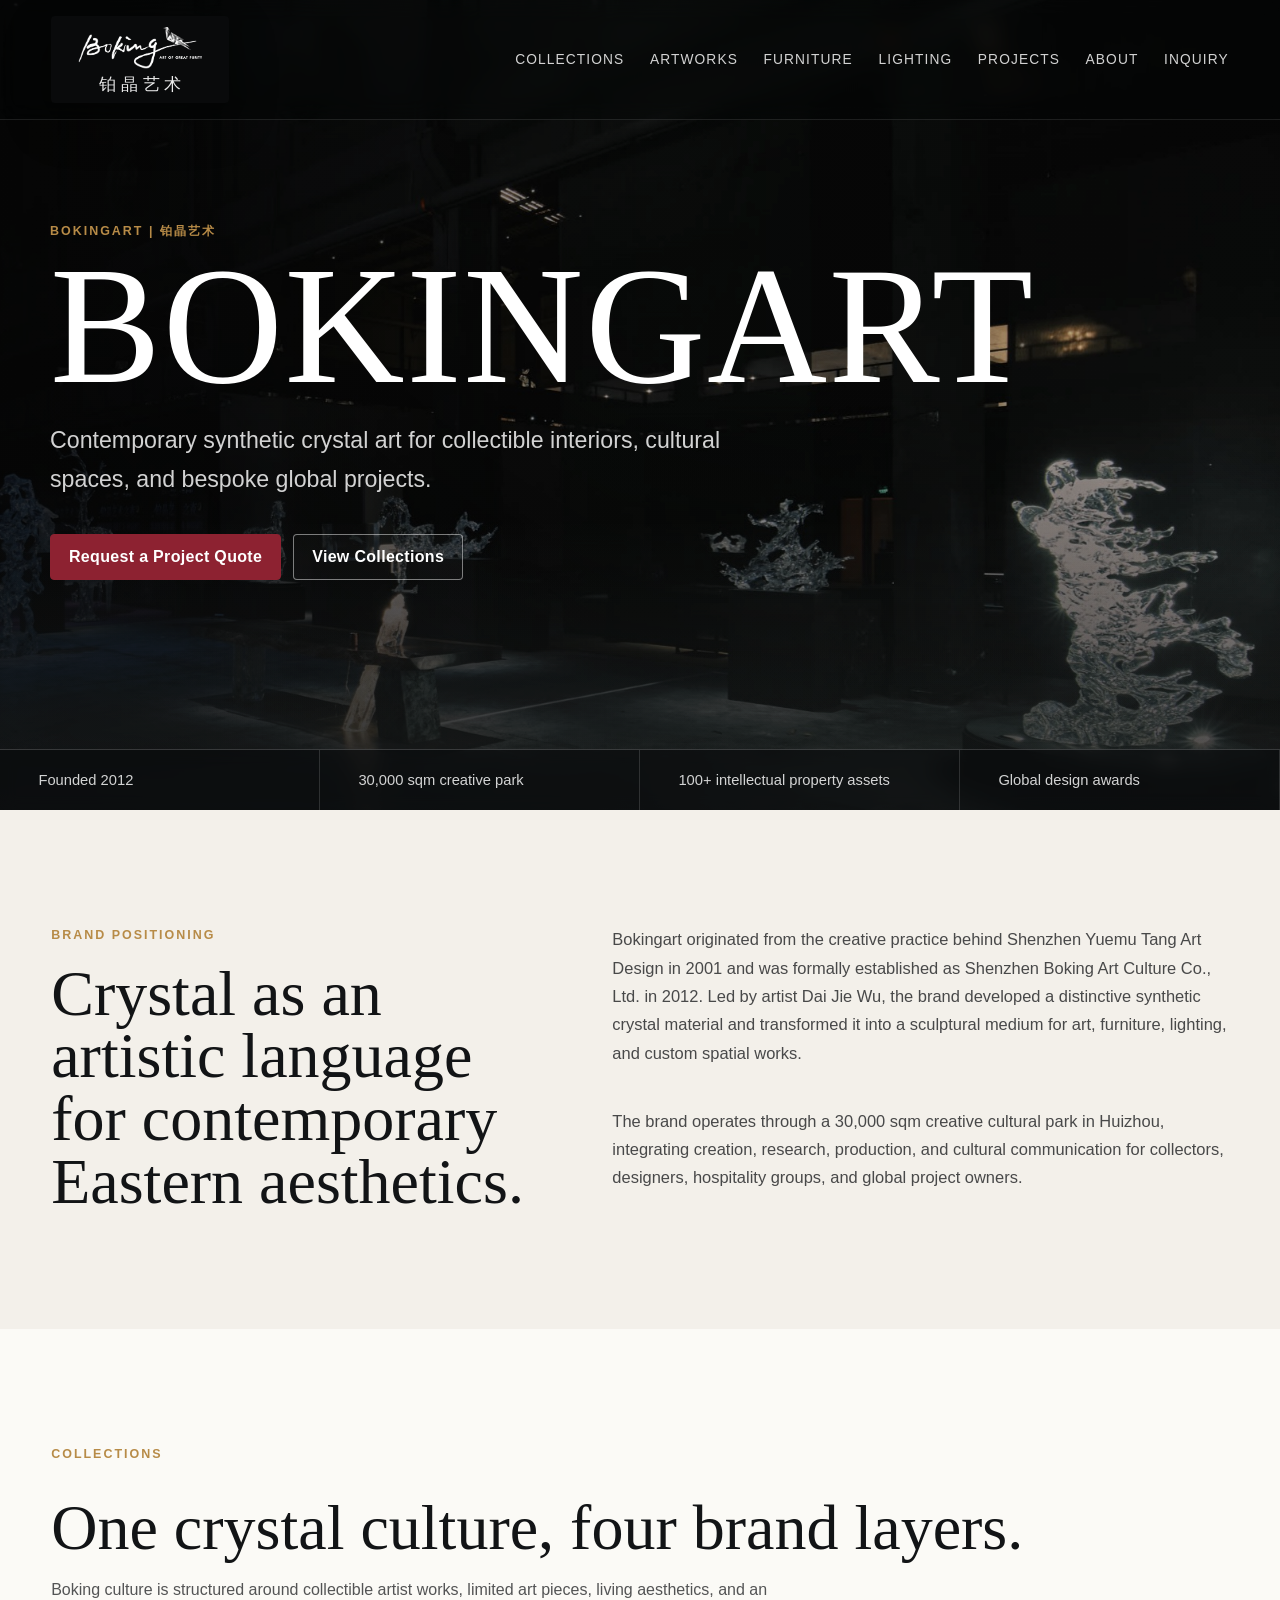
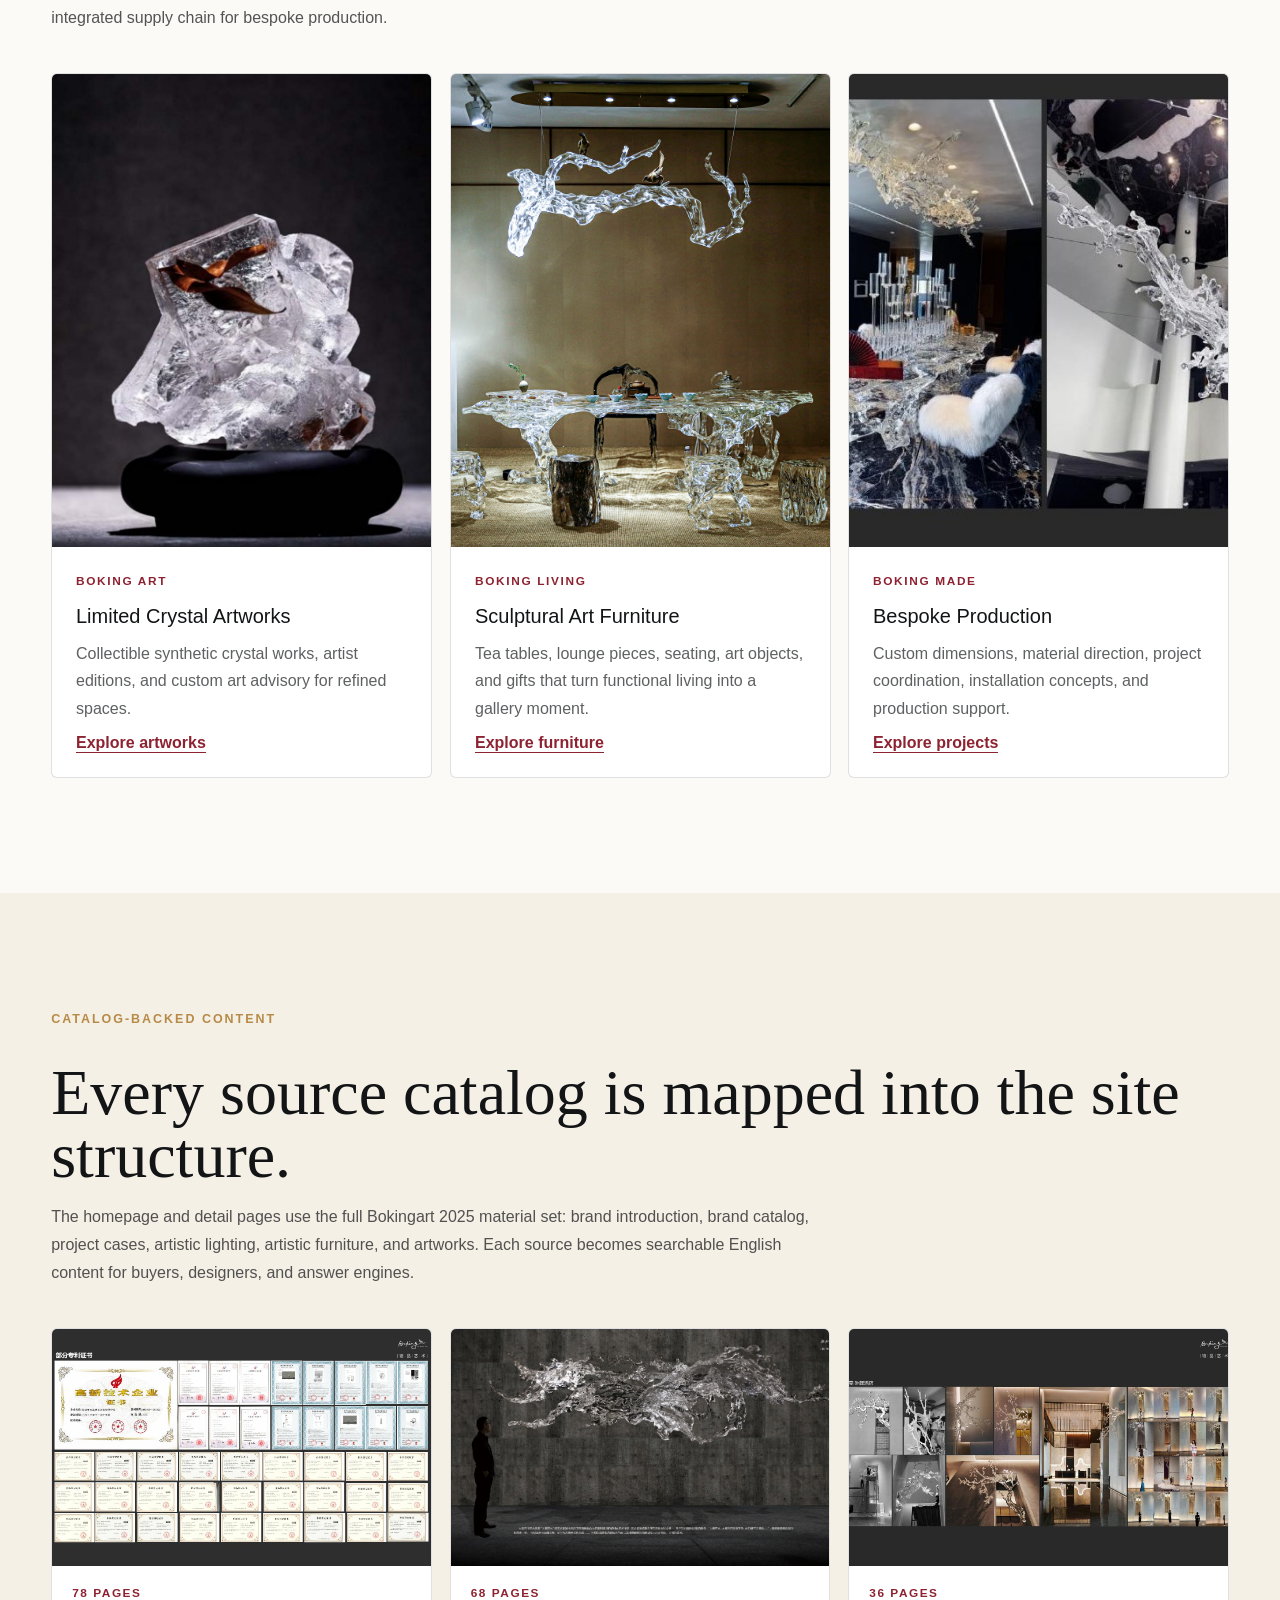
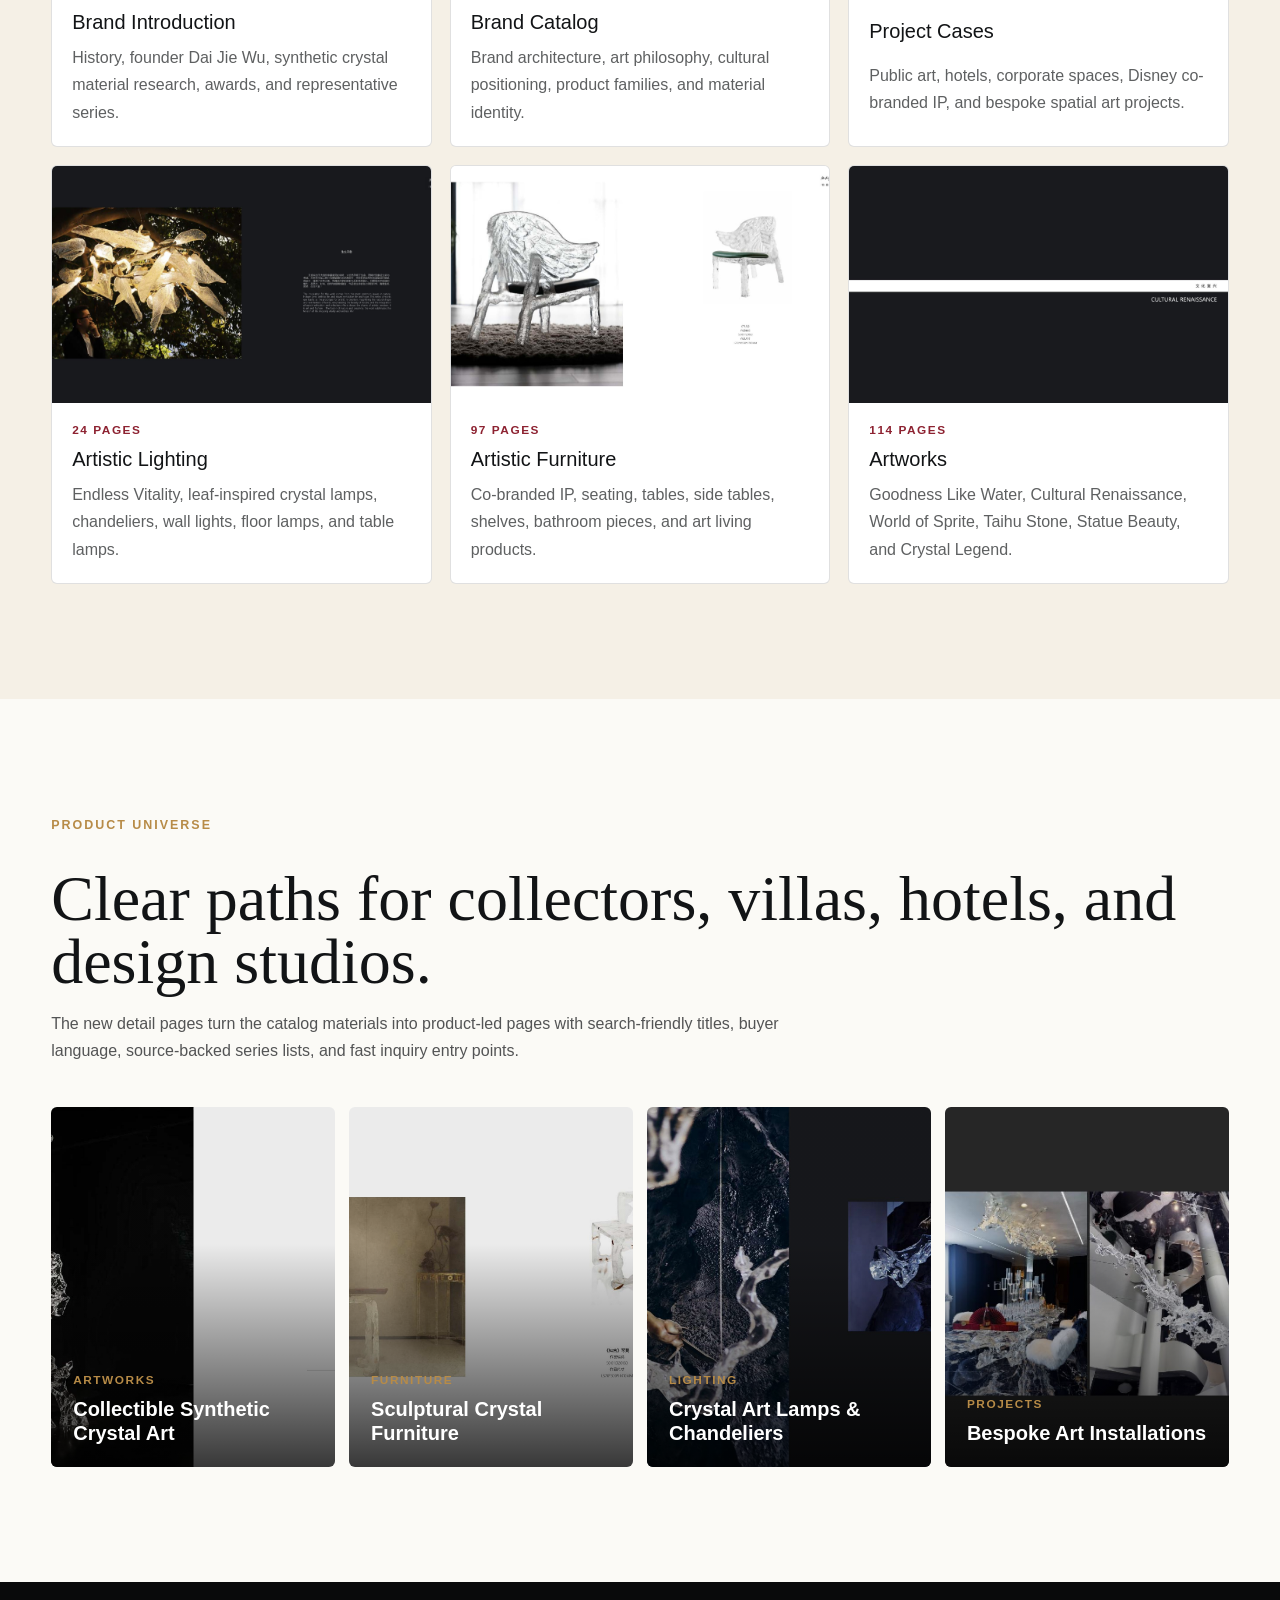
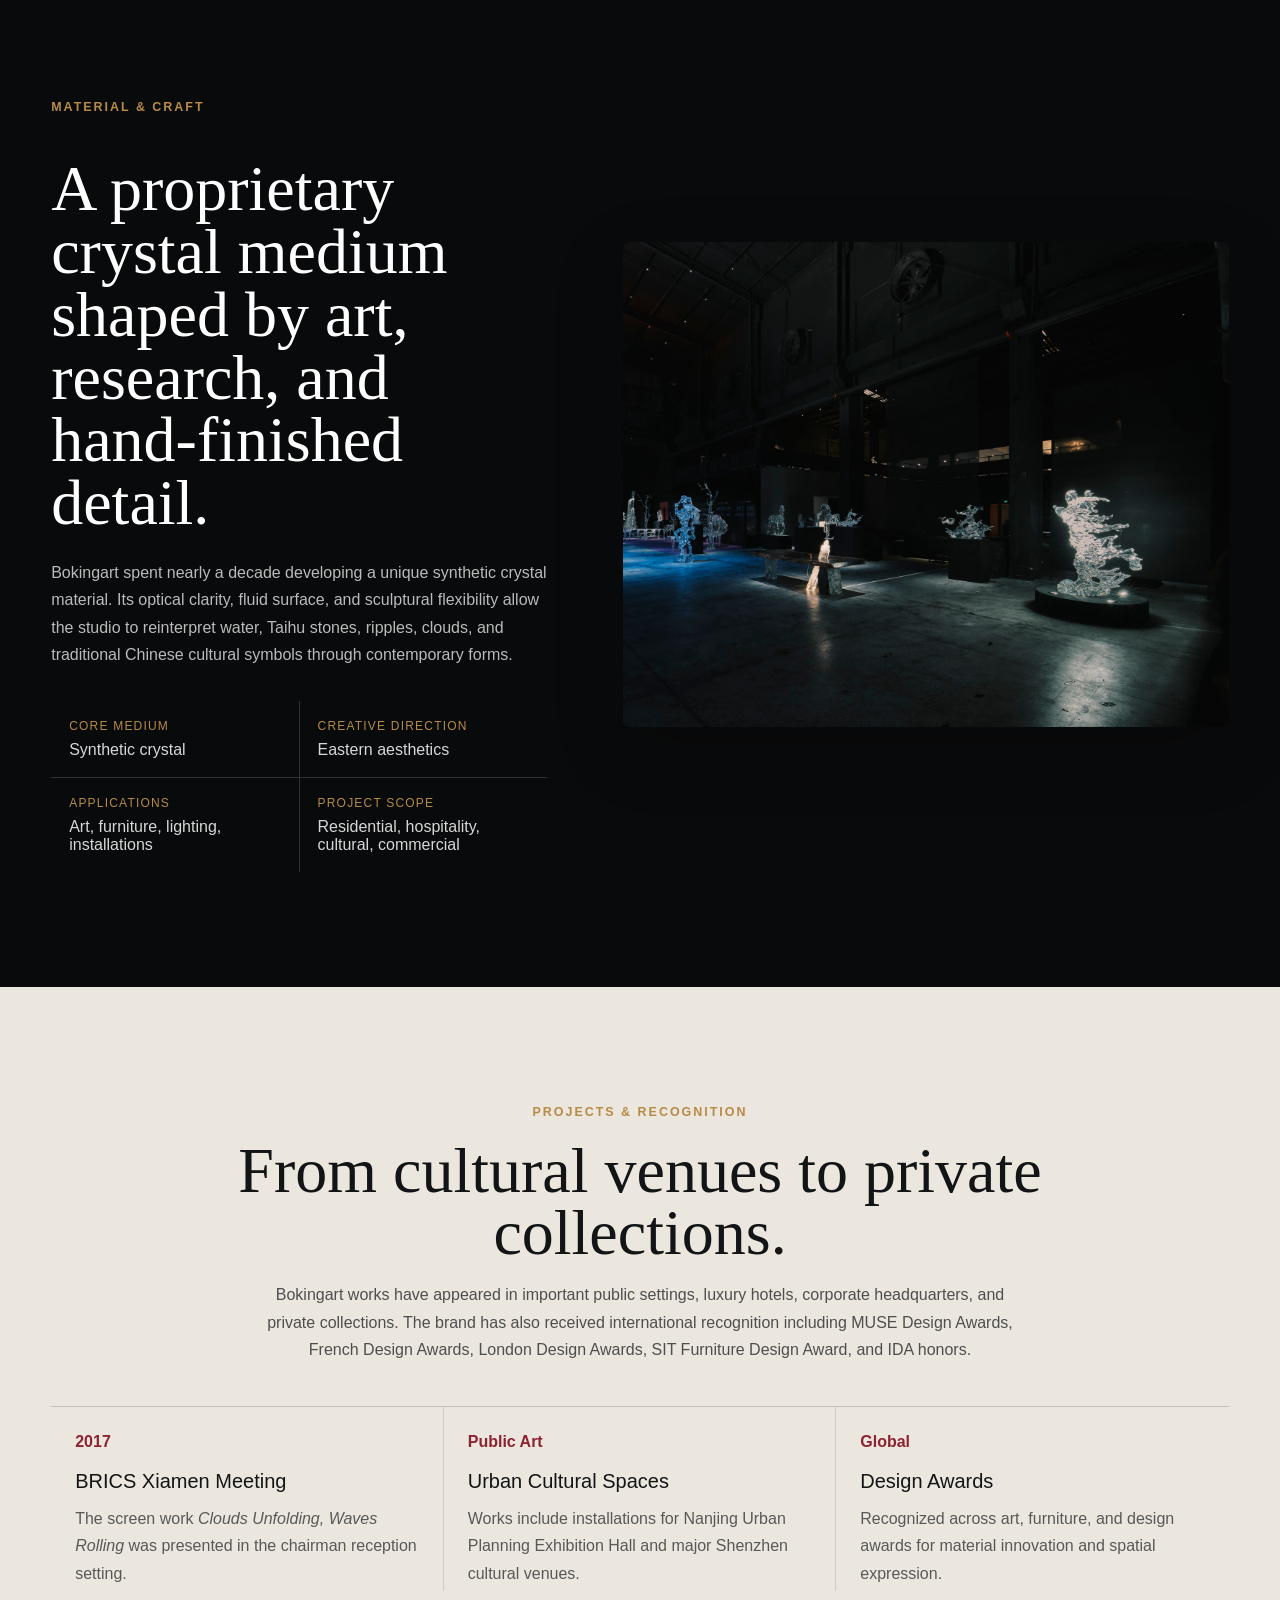
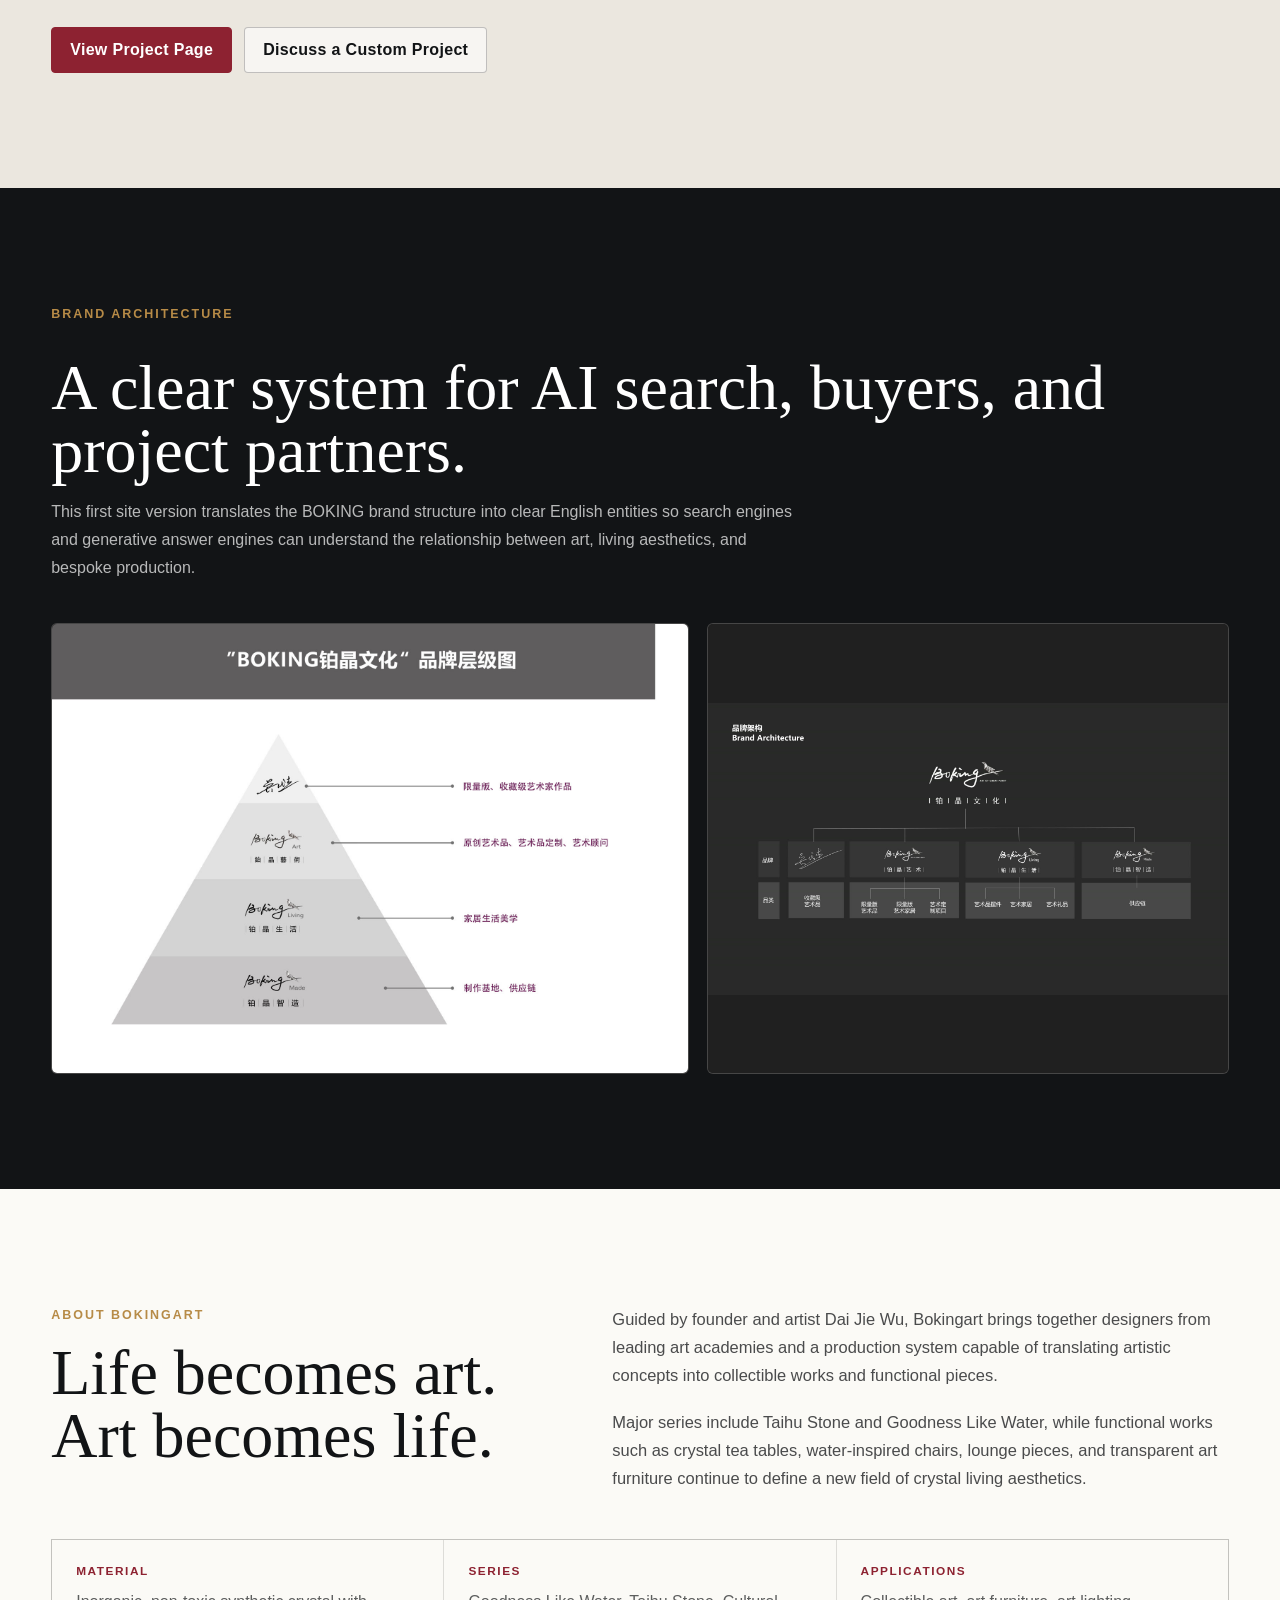
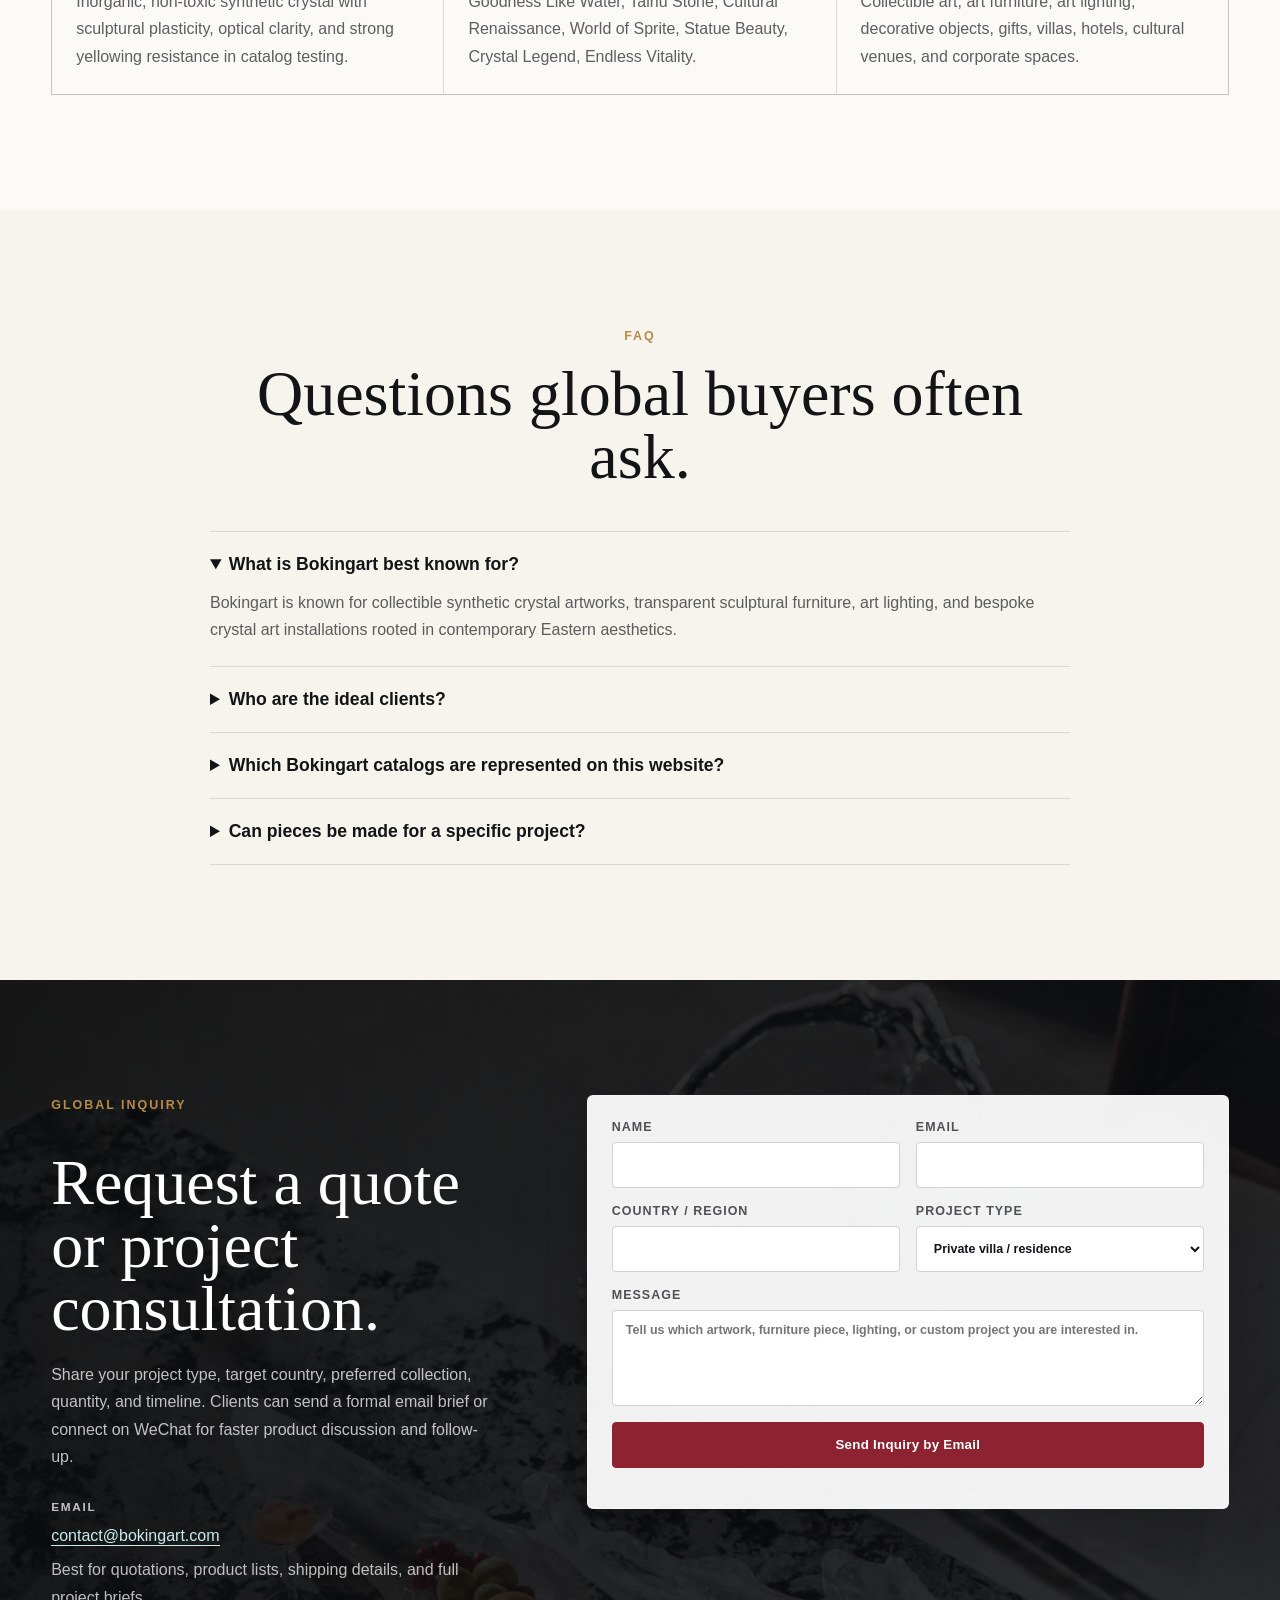
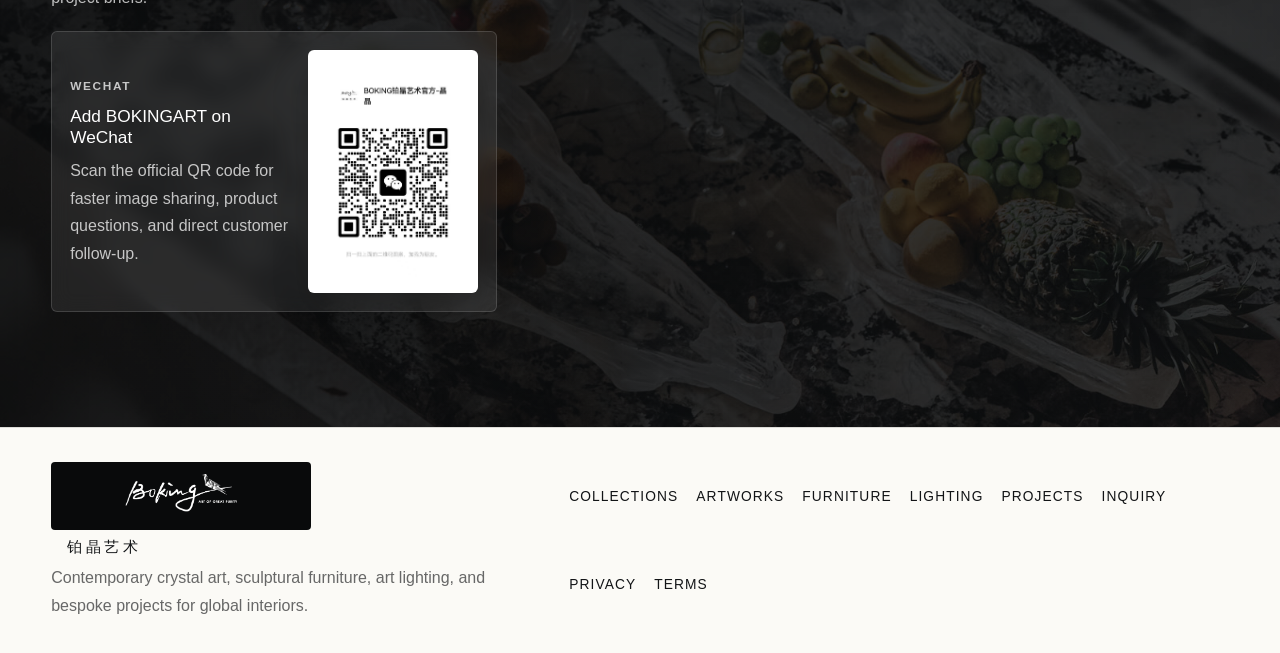
==== commit 8f72eb92: "Refine product imagery and add WeChat inquiry QR" ====
--- a/index.html
+++ b/index.html
@@ -16,7 +16,7 @@
       property="og:description"
       content="Collectible crystal art, transparent sculptural furniture, art lighting, and custom projects for global villas, hotels, galleries, and designers."
     />
-    <meta property="og:image" content="https://bokingart.netlify.app/assets/hero-gallery.jpg" />
+    <meta property="og:image" content="https://bokingart.netlify.app/assets/home-hero-focus.jpg" />
     <meta property="og:url" content="https://bokingart.netlify.app/" />
     <meta name="twitter:card" content="summary_large_image" />
     <link rel="icon" href="assets/favicon.svg" type="image/svg+xml" />
@@ -158,7 +158,7 @@
     <main id="top">
       <section class="hero" aria-labelledby="hero-title">
         <picture>
-          <img src="assets/hero-gallery.jpg" alt="Illuminated Bokingart synthetic crystal artworks in a dark gallery space" />
+          <img src="assets/home-hero-focus.jpg" alt="Luminous Bokingart crystal artworks staged in a dramatic gallery interior" />
         </picture>
         <div class="hero-shade" aria-hidden="true"></div>
         <div class="hero-content">
@@ -212,7 +212,7 @@
         </div>
         <div class="collection-grid">
           <article class="collection-card">
-            <img src="assets/art-lighting.jpg" alt="Bokingart crystal sculpture and art lighting in a dark interior" />
+            <img src="assets/artworks-hero-focus.jpg" alt="Bokingart synthetic crystal artwork photographed against a dark gallery backdrop" />
             <div>
               <p class="card-kicker">Boking Art</p>
               <h3>Limited Crystal Artworks</h3>
@@ -230,7 +230,7 @@
             </div>
           </article>
           <article class="collection-card">
-            <img src="assets/living-tableware.jpg" alt="Crystal table with translucent art tableware and crystal chair" />
+            <img src="assets/projects-hero-focus.jpg" alt="Bokingart crystal installation integrated into a high-end interior project" />
             <div>
               <p class="card-kicker">Boking Made</p>
               <h3>Bespoke Production</h3>
@@ -499,10 +499,22 @@
           <p class="eyebrow">Global Inquiry</p>
           <h2 id="inquiry-title">Request a quote or project consultation.</h2>
           <p>
-            Share your project type, target country, preferred collection, quantity, and timeline. The first version uses email
-            handoff so your team can receive inquiries without a backend.
-          </p>
-          <a class="email-link" href="mailto:contact@bokingart.com">contact@bokingart.com</a>
+            Share your project type, target country, preferred collection, quantity, and timeline. Clients can send a formal
+            email brief or connect on WeChat for faster product discussion and follow-up.
+          </p>
+          <div class="contact-channel">
+            <p class="contact-channel-label">Email</p>
+            <a class="email-link" href="mailto:contact@bokingart.com">contact@bokingart.com</a>
+            <p>Best for quotations, product lists, shipping details, and full project briefs.</p>
+          </div>
+          <div class="wechat-card">
+            <div class="wechat-copy">
+              <p class="contact-channel-label">WeChat</p>
+              <h3>Add BOKINGART on WeChat</h3>
+              <p>Scan the official QR code for faster image sharing, product questions, and direct customer follow-up.</p>
+            </div>
+            <img src="assets/wechat-qr.jpg" alt="Official Bokingart WeChat QR code for customer inquiries" />
+          </div>
         </div>
         <form class="inquiry-form" id="inquiry-form">
           <label>
--- a/styles.css
+++ b/styles.css
@@ -893,10 +893,67 @@
   color: rgba(255, 255, 255, 0.74);
 }
 
+.contact-channel-label {
+  font-size: 0.74rem;
+  font-weight: 800;
+  letter-spacing: 0.14em;
+  text-transform: uppercase;
+  color: var(--gold);
+}
+
+.inquiry-copy .contact-channel-label,
+.inquiry-mini .contact-channel-label {
+  color: var(--gold);
+}
+
+.contact-channel {
+  display: grid;
+  gap: 10px;
+  padding-top: 6px;
+}
+
+.contact-channel p:last-child {
+  color: rgba(255, 255, 255, 0.72);
+}
+
 .email-link {
   width: fit-content;
   color: var(--crystal);
   border-bottom: 1px solid currentColor;
+}
+
+.wechat-card {
+  display: grid;
+  grid-template-columns: minmax(0, 1fr) 170px;
+  gap: 18px;
+  align-items: center;
+  padding: 18px;
+  border: 1px solid rgba(255, 255, 255, 0.14);
+  border-radius: 6px;
+  background: rgba(255, 255, 255, 0.08);
+  backdrop-filter: blur(10px);
+}
+
+.wechat-copy {
+  display: grid;
+  gap: 10px;
+}
+
+.wechat-copy h3,
+.wechat-inline h3 {
+  font-size: 1.08rem;
+  line-height: 1.2;
+}
+
+.wechat-card img,
+.wechat-inline img {
+  width: 100%;
+  aspect-ratio: 7 / 10;
+  object-fit: contain;
+  padding: 10px;
+  border-radius: 6px;
+  background: var(--white);
+  box-shadow: 0 16px 36px rgba(0, 0, 0, 0.2);
 }
 
 .inquiry-form {
@@ -1087,7 +1144,7 @@
 }
 
 .sub-hero::before {
-  background: var(--hero-image) center / cover;
+  background: var(--hero-image) var(--hero-position, center) / cover;
   transform: scale(1.04);
   filter: saturate(0.96) contrast(1.04);
   animation: slow-drift 16s ease-out both;
@@ -1321,6 +1378,36 @@
 .inquiry-mini p {
   max-width: 720px;
   color: rgba(18, 20, 22, 0.7);
+}
+
+.inquiry-mini-actions {
+  width: min(900px, 100%);
+  display: grid;
+  gap: 18px;
+  justify-items: center;
+}
+
+.wechat-inline {
+  width: min(760px, 100%);
+  display: grid;
+  grid-template-columns: 138px minmax(0, 1fr);
+  gap: 18px;
+  align-items: center;
+  padding: 18px;
+  text-align: left;
+  background: rgba(255, 255, 255, 0.86);
+  border: 1px solid rgba(18, 20, 22, 0.08);
+  border-radius: 6px;
+  box-shadow: 0 16px 42px rgba(18, 20, 22, 0.08);
+}
+
+.wechat-inline div {
+  display: grid;
+  gap: 8px;
+}
+
+.wechat-inline p {
+  max-width: none;
 }
 
 .seo-section {
@@ -1535,6 +1622,17 @@
     grid-template-columns: 1fr;
   }
 
+  .wechat-card,
+  .wechat-inline {
+    grid-template-columns: 1fr;
+  }
+
+  .wechat-card img,
+  .wechat-inline img {
+    max-width: 220px;
+    margin: 0 auto;
+  }
+
   .site-footer {
     display: grid;
   }
@@ -1583,6 +1681,11 @@
     padding: 18px;
   }
 
+  .wechat-card,
+  .wechat-inline {
+    padding: 16px;
+  }
+
   .facts {
     grid-template-columns: 1fr;
   }
